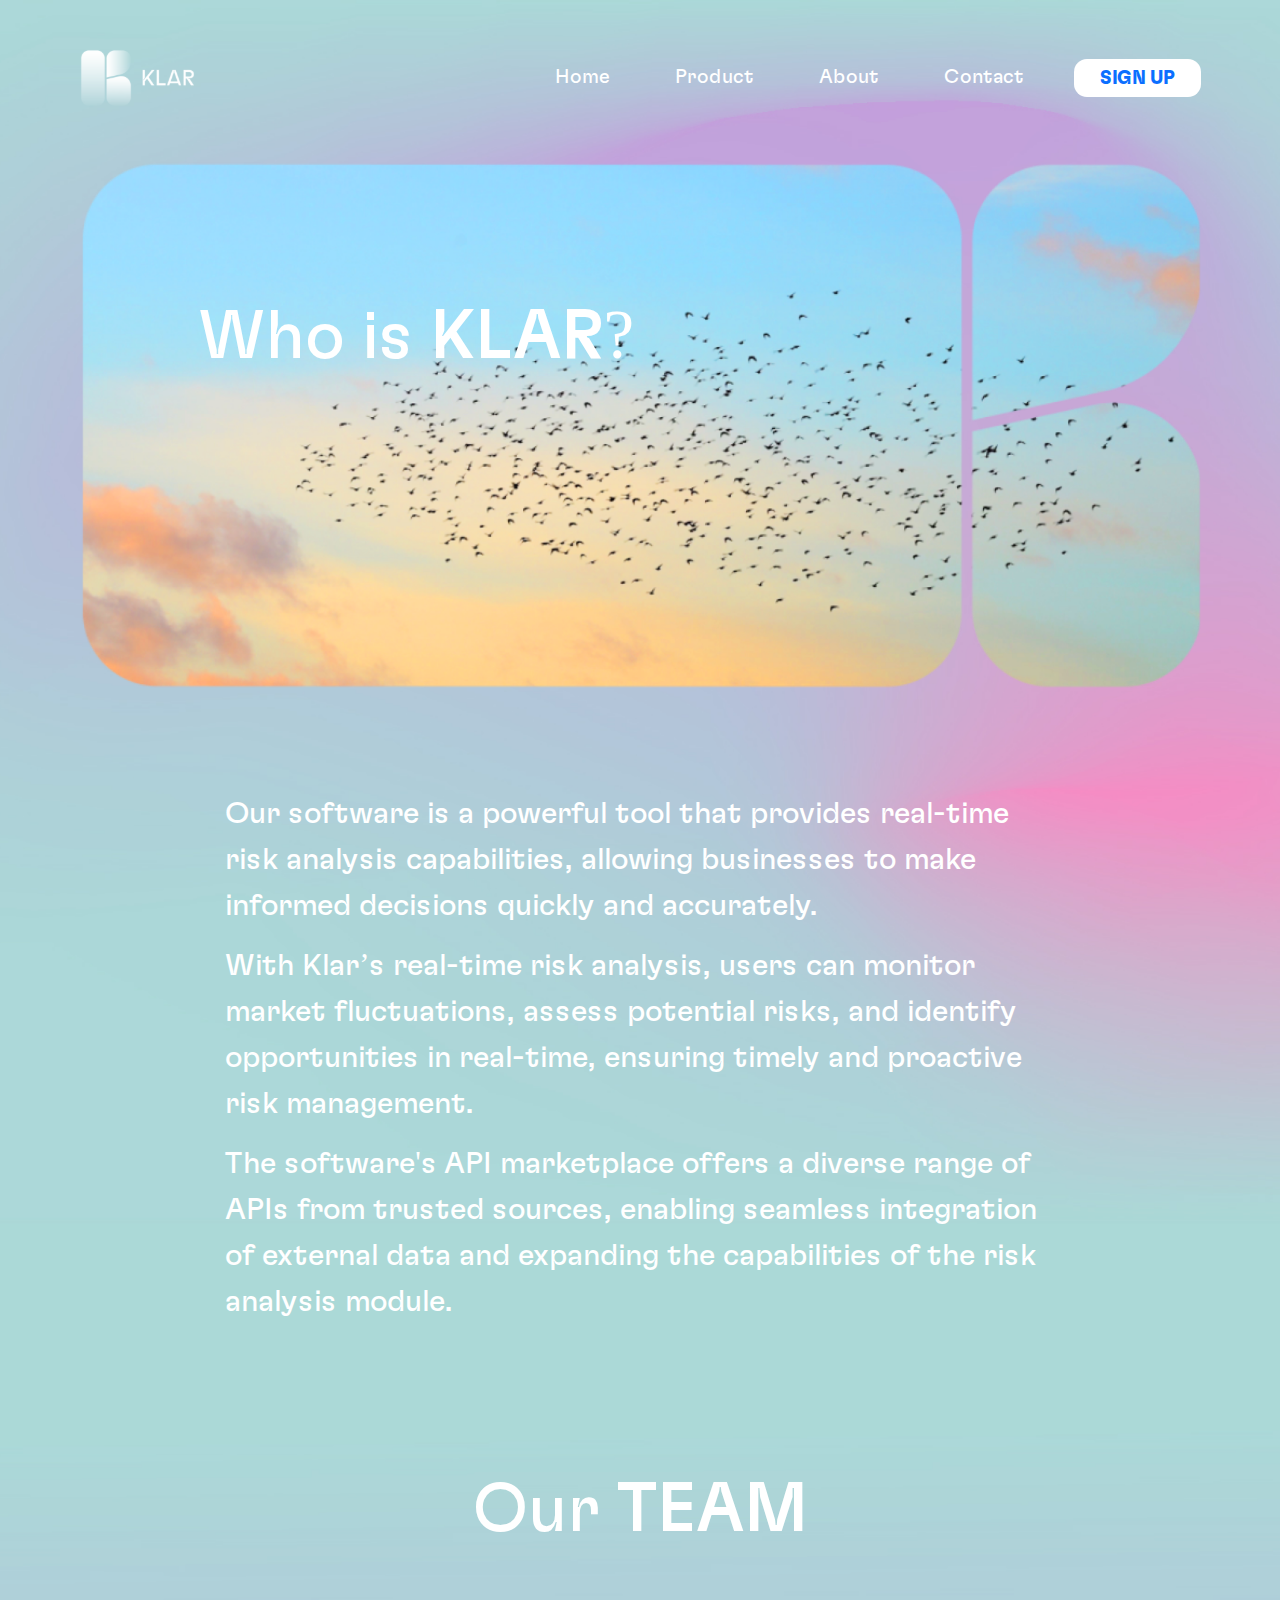
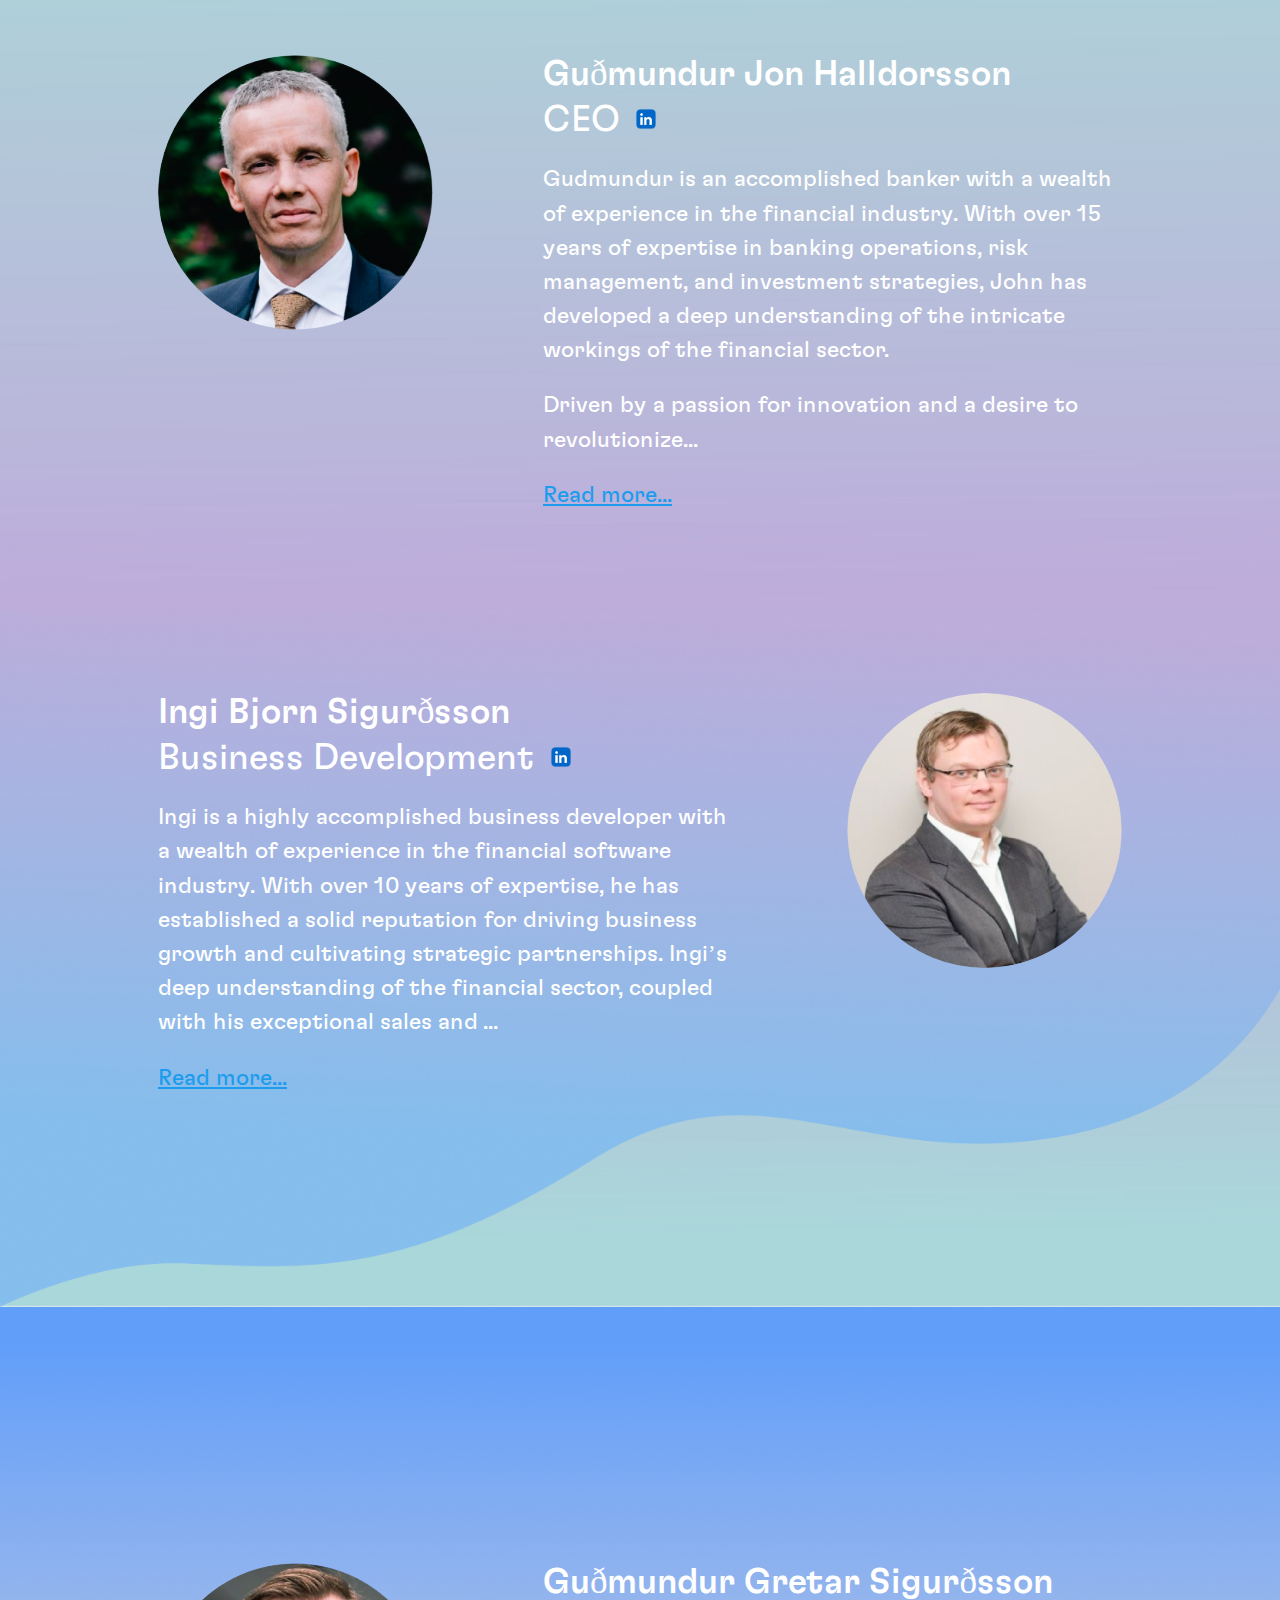
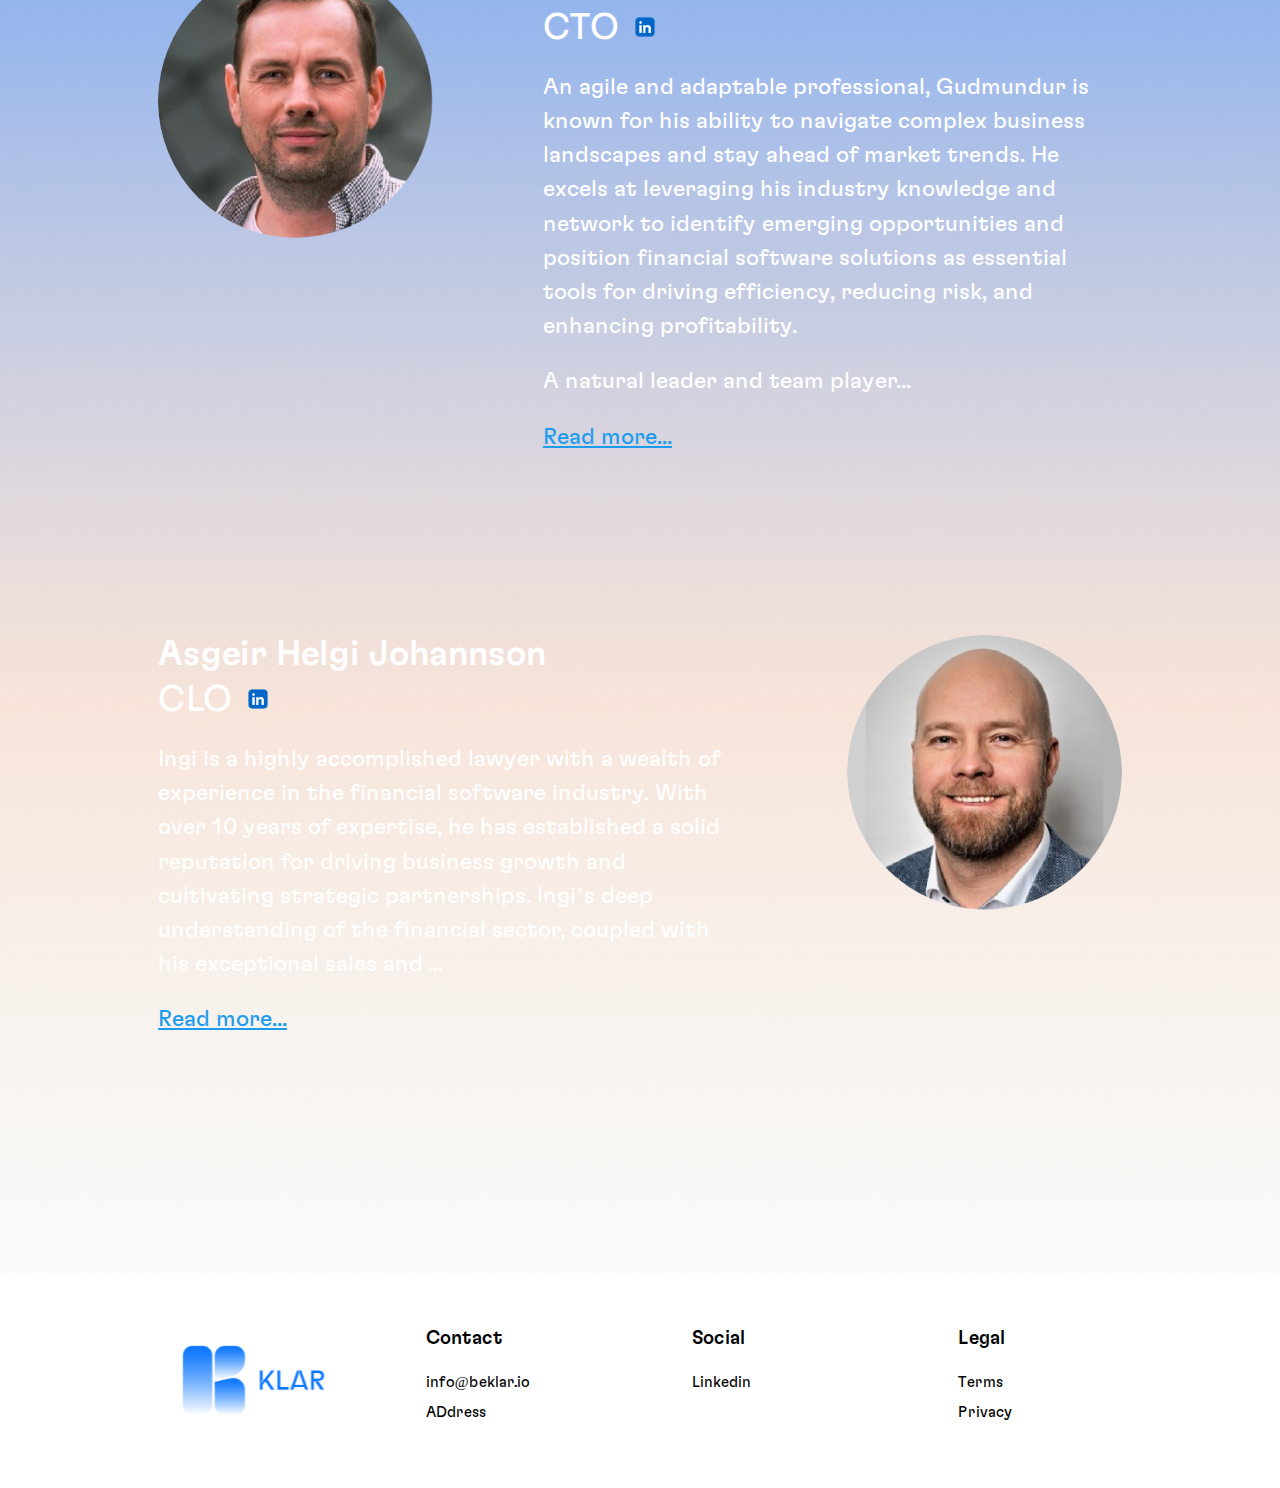
==== about.html @ 9e665df8 "f" ====
<!DOCTYPE html>
<html lang="en">
  <head>
    <meta charset="utf-8" />
    <title>Be Klar</title>
    <meta
      name="viewport"
      content="width=device-width, initial-scale=1, shrink-to-fit=no"
    />
    <meta name="description" content="Site description will be here" />
    <link rel="stylesheet" type="text/css" href="css/bootstrap.min.css" />
    <link rel="stylesheet" type="text/css" href="css/owl.carousel.min.css" />
    <link
      href="https://kit-pro.fontawesome.com/releases/v5.15.2/css/pro.min.css"
      rel="stylesheet"
    />
    <link rel="stylesheet" href="css/default-edit.css" />
    <link rel="stylesheet" type="text/css" href="style.css" />
    <link rel="stylesheet" type="text/css" href="css/responsive.css" />
    <!--End ALL STYLESHEET -->
  </head>

  <body>
    <!-- preloader -->
    <div id="preloader"></div>
    <!-- preloader-end -->
    <!-- main-wrap -->
    <div class="main-wrap">
      <!-- offcanvas-start -->
      <div class="offcanvas-menu">
        <div class="offmenu" id="menuParent">
          <div class="offcanvas-title">
            <a href="index.html" class="off-logo">
              <img src="images/logo-solid.svg" alt="" />
            </a>
            <a href="#" class="offcanvas-close">
              <i class="fal fa-times"></i>
            </a>
          </div>

          <ul class="mobile-menu">
            <li><a href="index.html">Home</a></li>
            <li><a href="product.html">Products</a></li>
            <li><a href="about.html">About</a></li>
            <li><a href="contact.html">Contact</a></li>
            <a href="#" class="off-sign-up">SIGN UP</a>
          </ul>

          <div class="offmenu-bottom"></div>
        </div>
      </div>
      <div class="offcanvas-overlay"></div>
      <!-- offcanvas-start-end -->

      <!-- header-section -->
      <header class="header-section">
        <div class="header-in">
          <div class="container">
            <div class="header-section__inner">
              <a href="index.html" class="header-logo">
                <img src="images/logo.svg" alt="" />
              </a>
              <div class="header-right d-lg-flex d-none">
                <div class="main-menu">
                  <ul>
                    <li><a href="index.html">Home</a></li>
                    <li><a href="product.html">Product</a></li>
                    <li><a href="about.html">About</a></li>
                    <li><a href="contact.html">Contact</a></li>
                  </ul>
                </div>
                <a href="#" class="default-button sm"> SIGN UP </a>
              </div>
              <a href="#" class="offcanvas-open d-lg-none">
                <i class="far fa-bars"></i>
              </a>
            </div>
          </div>
        </div>
      </header>
      <!--End header-section -->

      <!-- main -->
      <main>
        <!-- background-group-a1 -->
        <div class="background-group-a1">
          <div class="background-group-a1-2"></div>

          <!-- about-hero-section -->
          <section class="about-hero-section">
            <div class="container">
              <div class="about-hero-section__inner">
                <div class="about-hero__image">
                  <h2 class="img-caption fw-400">
                    Who is <span class="fw-500">KLAR?</span>
                  </h2>
                  <img src="images/about-hero-image.png" alt="" class="img" />
                </div>

                <div class="about-hero__content">
                  <p>
                    Our software is a powerful tool that provides real-time risk
                    analysis capabilities, allowing businesses to make informed
                    decisions quickly and accurately.
                  </p>
                  <p>
                    With Klar’s real-time risk analysis, users can monitor
                    market fluctuations, assess potential risks, and identify
                    opportunities in real-time, ensuring timely and proactive
                    risk management.
                  </p>
                  <p>
                    The software's API marketplace offers a diverse range of
                    APIs from trusted sources, enabling seamless integration of
                    external data and expanding the capabilities of the risk
                    analysis module.
                  </p>
                </div>
              </div>
            </div>
          </section>
          <!-- about-hero-section-end -->

          <!-- team-section -->
          <section class="team-section">
            <div class="container">
              <div class="team-section__inner">
                <div class="team-section__title">
                  <h2 class="h2">
                    <span class="fw-400">Our</span>
                    <span class="fw-500">TEAM</span>
                  </h2>
                </div>

                <div class="team-member-row">
                  <div class="col-md-12">
                    <div class="team-member">
                      <div class="team-member__image">
                        <img src="images/member-1.png" alt="" />
                      </div>
                      <div class="team-member__content">
                        <div class="team-member__mt">
                          <h4>Guðmundur Jón Halldórsson</h4>
                          <h3>
                            <span class="txt">CEO</span>
                            <img
                              src="images/linked-in.png"
                              alt=""
                              class="linkedin"
                            />
                          </h3>
                        </div>
                        <div class="team-member__bd">
                          <p>
                            Gudmundur is an accomplished banker with a wealth of
                            experience in the financial industry. With over 15
                            years of expertise in banking operations, risk
                            management, and investment strategies, John has
                            developed a deep understanding of the intricate
                            workings of the financial sector.
                          </p>
                          <p>
                            Driven by a passion for innovation and a desire to
                            revolutionize...
                          </p>
                          <a href="#" class="bottom-tx-button">Read more...</a>
                        </div>
                      </div>
                    </div>
                  </div>

                  <div class="col-md-12">
                    <div class="team-member mb-0">
                      <div class="team-member__content">
                        <div class="team-member__mt">
                          <h4>Ingi Björn Sigurðsson</h4>
                          <h3>
                            <span class="txt">Business Development</span>
                            <img
                              src="images/linked-in.png"
                              alt=""
                              class="linkedin"
                            />
                          </h3>
                        </div>
                        <div class="team-member__bd">
                          <p>
                            Ingi is a highly accomplished business developer
                            with a wealth of experience in the financial
                            software industry. With over 10 years of expertise,
                            he has established a solid reputation for driving
                            business growth and cultivating strategic
                            partnerships. Ingi’s deep understanding of the
                            financial sector, coupled with his exceptional sales
                            and ...
                          </p>
                          <a href="#" class="bottom-tx-button">Read more...</a>
                        </div>
                      </div>
                      <div class="team-member__image">
                        <img src="images/member-2.png" alt="" />
                      </div>
                    </div>
                  </div>
                </div>
              </div>
            </div>
          </section>
          <!-- team-section-end -->
        </div>
        <!-- background-group-a1-end -->

        <!-- background-group-a2 -->
        <div class="background-group-a2">
          <!-- team-section -->
          <section class="team-section team-section--2">
            <div class="container">
              <div class="team-section__inner">
                <div class="team-member-row">
                  <div class="col-md-12">
                    <div class="team-member">
                      <div class="team-member__image">
                        <img src="images/member-3.png" alt="" />
                      </div>
                      <div class="team-member__content">
                        <div class="team-member__mt">
                          <h4>Guðmundur Grétar Sigurðsson</h4>
                          <h3>
                            <span class="txt">CTO</span>
                            <img
                              src="images/linked-in.png"
                              alt=""
                              class="linkedin"
                            />
                          </h3>
                        </div>
                        <div class="team-member__bd">
                          <p>
                            An agile and adaptable professional, Gudmundur is
                            known for his ability to navigate complex business
                            landscapes and stay ahead of market trends. He
                            excels at leveraging his industry knowledge and
                            network to identify emerging opportunities and
                            position financial software solutions as essential
                            tools for driving efficiency, reducing risk, and
                            enhancing profitability.
                          </p>
                          <p>A natural leader and team player...</p>
                          <a href="#" class="bottom-tx-button">Read more...</a>
                        </div>
                      </div>
                    </div>
                  </div>

                  <div class="col-md-12">
                    <div class="team-member">
                      <div class="team-member__content">
                        <div class="team-member__mt">
                          <h4>Ásgeir Helgi Jóhannson</h4>
                          <h3>
                            <span class="txt">CLO</span>
                            <img
                              src="images/linked-in.png"
                              alt=""
                              class="linkedin"
                            />
                          </h3>
                        </div>
                        <div class="team-member__bd">
                          <p>
                            Ingi is a highly accomplished lawyer with a wealth
                            of experience in the financial software industry.
                            With over 10 years of expertise, he has established
                            a solid reputation for driving business growth and
                            cultivating strategic partnerships. Ingi’s deep
                            understanding of the financial sector, coupled with
                            his exceptional sales and ...
                          </p>
                          <a href="#" class="bottom-tx-button">Read more...</a>
                        </div>
                      </div>
                      <div class="team-member__image">
                        <img src="images/member-4.png" alt="" />
                      </div>
                    </div>
                  </div>
                </div>
              </div>
            </div>
          </section>
          <!-- team-section-end -->
        </div>
        <!-- background-group-a2 -->

        <!-- background-group-a3 -->
        <div class="background-group-a3"></div>
        <!-- background-group-a3-end -->

        <!-- footer-section -->
        <footer class="footer-section footer-section--white">
          <div class="container">
            <div class="footer-section__inner">
              <div class="footer-row row gy-5">
                <div class="col-lg-3 col-6">
                  <img
                    src="images/footer-logo-colored.svg"
                    alt=""
                    class="footer-logo d-md-block d-none"
                  />
                  <img
                    src="images/logo-color.svg"
                    alt=""
                    class="footer-logo d-md-none"
                  />
                </div>
                <div class="col-lg-3 col-6">
                  <div class="footer-menu">
                    <h4>Contact</h4>
                    <ul>
                      <li><a href="#">info@beklar.io</a></li>
                      <li><a href="#">ADdress</a></li>
                    </ul>
                  </div>
                </div>
                <div class="col-lg-3 col-6 order-lg-0 order-last">
                  <div class="footer-menu">
                    <h4>Social</h4>
                    <ul>
                      <li><a href="#">Linkedin</a></li>
                    </ul>
                  </div>
                </div>
                <div class="col-lg-3 col-6">
                  <div class="footer-menu">
                    <h4>Legal</h4>
                    <ul>
                      <li><a href="#">Terms</a></li>
                      <li><a href="#">Privacy</a></li>
                    </ul>
                  </div>
                </div>
              </div>
            </div>
          </div>
        </footer>
        <!--End footer-section -->
      </main>
      <!-- main end -->
    </div>
    <!-- main-wrap -->

    <!-- js -->
    <script src="js/jquery-3.6.0.min.js"></script>
    <script src="js/bootstrap.bundle.min.js"></script>
    <script src="js/owl.carousel.min.js"></script>
    <script src="js/main.js"></script>
    <!-- End All Js -->
  </body>
</html>
---- css/default-edit.css ----
/* ---buttons--- */
.default-button {
    padding: 6px 20px 3px;
    font-size: 19px;
    min-height: 58px;
    min-width: 270px;
    border-radius: 18px;
    display: inline-flex;
    align-items: center;
    justify-content: center;
    text-align: center;
    background: #fff;
    color: var(--theme__color1);
    font-weight: 700;
    transition: 0.3s;
}
.default-button:hover {
    background: var(--theme__color1);
    color: #fff;
}

.default-button.sm {
    border-radius: 13px;
    min-height: 38px;
    min-width: 127px;
}

.default-button.md {
    border-radius: 13px;
    font-size: 16px;
    min-height: 45px;
    min-width: 207px;
}
.default-button.lg {
	padding: 14px 30px 8px;
	font-size: 31.8px;
	min-height: 70px;
	min-width: 317px;
}
/* ---buttons---end */

/* small-tools */
.underline {
    text-decoration: underline !important;
}
.h-initial {
    height: initial !important;
}
.space-nowrap {
    white-space: nowrap;
}
.hidden-scroll {
    overflow-y: auto !important;
    -ms-overflow-style: none !important;  /* IE and Edge */
    scrollbar-width: none !important;  /* Firefox */
}
.hidden-scroll::-webkit-scrollbar {
    display: none !important;
}
.pseudo-before-none::before {
    display: none !important;
}
.pseudo-after-none::after {
    display: none !important;
}
.pseudo-none::before,
.pseudo-none::after {
    display: none !important;
}



.flip {
    transform: rotateY(180deg);
}
.flip-x {
    transform: rotateX(180deg);
}
.rotate1_8 {
    transform: rotate(45deg) !important;
}
.rotate2_8 {
    transform: rotate(90deg) !important;
}
.rotate3_8 {
    transform: rotate(135deg) !important;
}
.rotate4_8 {
    transform: rotate(180deg) !important;
}
.rotate5_8 {
    transform: rotate(225deg) !important;
}
.rotate6_8 {
    transform: rotate(270deg) !important;
}
.rotate7_8 {
    transform: rotate(315deg) !important;
}
.rotate8_8 {
    transform: rotate(360deg) !important;
}


/* bg */
.bg-theme1 {
    background: var(--theme__color1) !important;
}
.bg-theme2 {
    background: var(--theme__color2) !important;
}
.bg-theme3 {
    background: var(--theme__color3) !important;
}
.bg-theme4 {
    background: var(--theme__color4) !important;
}

/* hover--bg */
.hover-bg-theme1:hover {
    background: var(--theme__color1) !important;
}
.hover-bg-theme2:hover {
    background: var(--theme__color2) !important;
}
.hover-bg-theme3:hover {
    background: var(--theme__color3) !important;
}
.hover-bg-theme4:hover {
    background: var(--theme__color4) !important;
}


/* fonts */
.font1 {
    font-family: var(--font1);
}
.font2 {
    font-family: var(--font2);
}
.font3 {
    font-family: var(--font3);
}
.font4 {
    font-family: var(--font4);
}


/* text-color */
.color-white {
    color: #fff !important;
}
.color-text {
    color: var(--text__color1) !important;
}
.color-theme1 {
    color: var(--theme__color1) !important;
}
.color-theme2 {
    color: var(--theme__color2) !important;
}
.color-theme3 {
    color: var(--theme__color3) !important;
}
.color-theme4 {
    color: var(--theme__color4) !important;
}


/* text-align */
.text-left {
    text-align: left !important;
}
.text-right {
    text-align: right !important;
}
.text-center {
    text-align: center !important;
}
.text-justified {
    text-align: justify !important;
}


/* font-weights */
.fw-300 {
    font-weight: 300 !important;
}
.fw-400 {
    font-weight: 400 !important;
}
.fw-500 {
    font-weight: 500 !important;
}
.fw-600{
    font-weight: 600!important;
}
.fw-700 {
    font-weight: 700 !important;
}
.fw-800{
    font-weight: 800!important;
}



/* nice-select-edit */
.nice-select {
    height: initial;
    min-height: initial;
    line-height: 1;
    padding: 0 20px 0 0;
    float: none;
    display: inline-block;
    border: none;
}
.nice-select:after {
    margin-top: -2px;
}
.nice-select .list .option,
.nice-select.open .list .option {
    font-size: 16px;
    line-height: initial;
    min-height: initial;
    padding: 13px 15px;
    min-width: 50px;
}
.nice-select .option.selected {
    font-weight: inherit;
}
.nice-select .list {
    border-radius: 2px;
    min-width: 100%;
}

@media (max-width: 767px) {
    .nice-select .list .option,
    .nice-select.open .list .option {
        font-size: 16px;
        line-height: initial;
        min-height: initial;
        padding: 8px 12px;
        min-width: 50px;
    } 
}





/* important */
#scrollUp {
    background-image: url("../images/base/top.png");
    bottom: 20px;
    right: 20px;
    width: 38px;    /* Width of image */
    height: 38px;   /* Height of image */
    color: transparent;
}
---- style.css ----
/*-----------------------------------=========Main-Style-Sheet=========----------------------------------------*/

@font-face {
  font-family: 'GT Flexa Trial';
  src: url('webfonts/GTFlexaTrial-Bl.woff') format('woff'),
      url('webfonts/GTFlexaTrial-Bl.ttf') format('truetype');
  font-weight: 800;
  font-style: normal;
  font-display: swap;
}

@font-face {
  font-family: 'GT Flexa Trial';
  src: url('webfonts/GTFlexaTrial-Bd.woff') format('woff'),
      url('webfonts/GTFlexaTrial-Bd.ttf') format('truetype');
  font-weight: bold;
  font-style: normal;
  font-display: swap;
}

@font-face {
  font-family: 'GT Flexa Trial';
  src: url('webfonts/GTFlexaTrial-Lt.woff') format('woff'),
      url('webfonts/GTFlexaTrial-Lt.ttf') format('truetype');
  font-weight: 300;
  font-style: normal;
  font-display: swap;
}

@font-face {
  font-family: 'GT Flexa Trial';
  src: url('webfonts/GTFlexaTrial-Md.woff') format('woff'),
      url('webfonts/GTFlexaTrial-Md.ttf') format('truetype');
  font-weight: 500;
  font-style: normal;
  font-display: swap;
}

@font-face {
  font-family: 'GT Flexa Trial';
  src: url('webfonts/GTFlexaTrial-Rg.woff') format('woff'),
      url('webfonts/GTFlexaTrial-Rg.ttf') format('truetype');
  font-weight: normal;
  font-style: normal;
  font-display: swap;
}
:root {
  --theme__color1: #0B6FFF;
  --gt-flexa: 'GT Flexa Trial';
}
*,::before,::after {
  box-sizing: border-box;
}
body {
  font-size: 16px;
  line-height: 1.5;
  background-color: #fff;
  color: #fff;
  overflow-x: hidden;
  word-wrap: break-word;
  word-break: normal;
  font-weight: 400;
  -webkit-font-smoothing: antialiased;
  font-family: var(--gt-flexa);
}
a, a:active, a:focus, a:active, a:hover {
  text-decoration:none !important;
  color: inherit;
}
input{
  -ms-box-sizing: border-box;
  box-sizing: border-box;
}
a:hover,
a:focus,
input:focus,
input:hover,
select:focus,
select:hover,
select:active,
textarea:focus,
textarea:hover,
button:focus {
  outline: none;
}
::placeholder {
  opacity: 1;
}
:focus::placeholder {
  opacity: 0;
}
table {
  border-collapse: separate;
  border-spacing: 0;
  table-layout: fixed; /* Prevents HTML tables from becoming too wide */
  width: 100%;
}
img {
  -ms-interpolation-mode: bicubic;
  border: 0;
  height: auto;
  max-width: 100%;
  vertical-align: middle;
}
iframe {
  width: 100%;
}
h1, h2, h3, h4, h5, h6,
.h1, .h2, .h3, .h4, .h5, .h6{
  font-weight: 700;
}
ul{
    margin: 0;
    padding: 0;
    list-style: none;
}
p{
  margin-bottom: 15px;
}
p:last-child{
  margin: 0;
}
.main-wrap {
  width: 100%;
  overflow: hidden;
}
@media (min-width: 1200px) {
  .container {
    max-width: 1145px;
  }
}


/* header */
.header-section {
  position: absolute;
  top: 0;
  left: 0;
  width: 100%;
  z-index: 100;
}
.header-in {
  padding: 36px 0;
}
.header-section__inner {
  display: flex;
  justify-content: space-between;
  align-items: center;
}
.header-logo {
	width: 144px;
	margin-left: -17px;
	display: block;
}
.header-logo img {

}
.header-right {
  display: flex;
  gap: 50px;
  align-items: center;
}
.main-menu {

}
.main-menu ul {
  gap: 65px;
  display: flex;
}
.main-menu ul li {

}
.main-menu ul li a {
  font-size: 20px;
  transition: 0.3s;
}
.main-menu ul li a:hover {
  color: var(--theme__color1);
}
.header-right .default-button {

}

/* header-end */




/* ---offcanvas-css--- */
.offcanvas-open {
  font-size: 24px;
  transition: 0.3s;
  margin-right: 5px;
}
.offcanvas-open:hover {
  color: #97A3AE;
}
.offcanvas-close {
  font-size: 35px;
  color: var(--theme__color1);
}
.offcanvas-close:hover {
  color: #97A3AE;
}

.offcanvas-title {
  display: flex;
  align-items: center;
  justify-content: space-between;
}

.offcanvas-menu {
  position: fixed;
  height: 100%;
  width: 100%;
  top: 0;
  left: 0;
  z-index: 1000;
  transform: translateX(-105%);
  transition: 0.3s;
}
.offcanvas-menu.active {
  transform: translate(0);
}
.offcanvas-menu .offmenu {
	width: 100%;
	z-index: 5;
	position: relative;
	background: #fff;
	height: 100%;
	padding: 22px 22px 22px;
	overflow: auto;
	-ms-overflow-style: none;
	scrollbar-width: none;
  display: flex;
  flex-direction: column;
}
.offcanvas-menu .offmenu :-webkit-scrollbar {
  display: none;
}
.mobile-menu {
  width: 180px;
  margin: auto;
}
.mobile-menu li a {
  font-size: 35px;
  font-weight: 700;
  color: var(--theme__color1);
  padding: 10px 0;
}
.off-sign-up {
  margin-top: 25px;
  font-size: 15px;
  font-weight: 700;
  padding: 3px 5px 1px;
  width: 123px;
  height: 26.973px;
  display: flex;
  align-items: center;
  justify-content: center;
  text-align: center;
  border-radius: 40px;
  background: linear-gradient(#B9D5FD,#0B6FFF);
}
.offcanvas-overlay {
  position: fixed;
  top: 0;
  left: 0;
  height: 100%;
  width: 100%;
  background: rgba(0, 0, 0, 0.178);
  z-index: 2;
  transform: 0;
  z-index: 900;
  opacity: 0;
  visibility: hidden;
  transition: 0.3s;
}
.offcanvas-overlay.active {
  opacity: 1;
  visibility: visible;
}

.offmenu-bottom {
  height: 153px;
  width: calc(100% + 44px);
  margin: 0 -22px -22px;
  background: url('images/offcanvas-bottom.png') no-repeat center center/100% 100%;
}
/* ---offcanvas-css-end---*/

/* --preloader-- */
#preloader {
  position: fixed;
  top: 0;
  left: 0;
  right: 0;
  bottom: 0;
  z-index: 9999;
  overflow: hidden;
  background: #fff;
}
#preloader:before {
  content: "";
  position: fixed;
  top: calc(50% - 30px);
  left: calc(50% - 30px);
  border: 6px solid var(--theme__color1);
  border-top-color: #e2eefd;
  border-radius: 50%;
  width: 60px;
  height: 60px;
  -webkit-animation: animate-preloader 1s linear infinite;
  animation: animate-preloader 1s linear infinite;
}
@-webkit-keyframes animate-preloader {
  0% {
      transform: rotate(0deg);
  }
  100% {
      transform: rotate(360deg);
  }
}
@keyframes animate-preloader {
  0% {
      transform: rotate(0deg);
  }
  100% {
      transform: rotate(360deg);
  }
}
/* --preloader-end-- */



/* background-group-1 */
.background-group-1 {
  background: url('images/background-h1.png') no-repeat center center/100% 100%;
}
/* background-group-1-end */


/* ---background-group-2--- */
.background-group-2 {
  background: url('images/background-h2.png') no-repeat center center/100% 100%;
  position: relative;
  z-index: 10;
}
/* ---background-group-2---end */


/* ---background-group-3--- */
.background-group-3 {
  background: url('images/background-h3.png') no-repeat center center/100% 100%;
}
/* ---background-group-3---end */



/* ---hero-section--- */
.hero-section {
  padding: 206px 0 80px;
  position: relative;
  z-index: 10;
}
.hero-section__inner {

}

.hero__row {
  display: flex;
}
.hero__content {
  width: 360px;
  margin-left: 30px;
  margin-right: 85px;
  flex-shrink: 0;
}
.hero__content .h1 {
  font-size: 58px;
  margin-bottom: 23px;
  line-height: 1;
}
.hero__content p {
  font-size: 23.7px;
  margin-bottom: 25px;
}
.hero__content .line {
  width: 210px;
  margin-bottom: 24px;
  display: block;
  height: 2px;
  background: #fff;
}
.hero__content .default-button {

}
.hero__image {

}
.hero__image__inner {
  width: 100%;
}
.hero__image .img-main {
  width: 100%;
  filter: drop-shadow(0px 4px 120px rgba(11, 111, 255, 0.10));
}
.hero__image .img-thumb-1 {
  margin-left: -0.5%;
  margin-top: -26%;
  width: 29.2%;
  box-shadow: 4px 4px 73px 0px rgba(0, 0, 0, 0.15);
  position: relative;
  z-index: 9;
}
.hero__image .img-thumb-2 {
  margin-left: 3%;
  margin-top: -11.5%;
  width: 29.2%;
  box-shadow: 4px 4px 73px 0px rgba(0, 0, 0, 0.15);
  position: relative;
  z-index: 10;
}

.hero-bottom {
  padding-top: 70px;
  display: flex;
  justify-content: center;
}
.bt-btn {
  display: block;
  width: 48px;
}
/* ---hero-section---end */


/* ---common--- */
.h2 {
  font-size: 51.5px;
}
.cont-blk {
  display: flex;
  flex-direction: column;
  align-items: flex-start;
}
.cont-blk--center {
  align-items: center;
  text-align: center;
}
/* ---common---end */



/* ---products-section--- */
.products-section {
  padding: 80px 0;
}
.products-section__inner {

}

.products-row {

}
.products__screen {

}
.products__screen .img {

}
.products__content {
  padding-left: 110px;
}
.products__content .h2 {
  margin-bottom: 42px;
}
.d-ul {
  padding-left: 27px;
}
.d-ul li {
  font-size: 26.2px;
  padding-left: 29px;
  padding-top: 10px;
  position: relative;
}
.d-ul li::before {
  content: '';
  background: url('images/d-ul.png') no-repeat center center/contain;
  position: absolute;
  top: 0;
  left: 0;
  height: 23px;
  width: 23px;
}

.products-section__bottom {
  margin-top: 45px;
  display: flex;
  justify-content: center;
}
/* ---products-section---end */


/* ---benefit-section--- */
.benefit-section {
  padding: 90px 0;
  position: relative;
}
.benefit-ttl {
  width: 309px;
  position: absolute;
  top: 14px;
  right: -41px;
}
.benefit-m {
  width: 444px;
  position: absolute;
  bottom: 15px;
  left: -140px;
}
.benefit-section__inner {

}

.benefit-section__title {
  margin-bottom: 100px;
}

.benefit-options {
  gap: 21px;
  padding-left: 265px;
  display: flex;
  flex-direction: column;
}
.benefit-option {
  display: flex;
  align-items: center;
}
.benefit-option .spacer {
  width: 52px;
}
.benefit-option .mk {
  height: 18px !important;
  width: 185px !important;
  background: linear-gradient(to right, transparent, #fff);
  border-radius: 50px;
  display: block;
}
.benefit-option .txt {
  margin-left: 45px;
  font-size: 30.5px;
}
/* ---benefit-section---end */


/* ---trust-section--- */
.trust-section {
  padding: 130px 0 550px;
  position: relative;
}
.trust-section-bt-shape {
  width: 285px;
  position: absolute;
  bottom: 60px;
  left: 100px;
}
.trust-section__inner {

}
.trust-section__title {

}

.trust-options {
  display: flex;
  align-items: center;
  justify-content: space-between;
}
.trust-option {

}
.trust-option img {
  width: calc(var(--wd) * 0.8);
}
/* ---trust-section---end */





/* ---hear-section--- */
.hear-section {
  padding: 410px 0 100px;
  margin-top: -500px;
}
.hear-section__inner {

}

.hear-section__row {
  display: flex;
  align-items: center;
}

.hear-section__title {
  text-align: right;
  width: 268px;
  margin-right: 120px;
}
.hear-section__title .h2 {
  color: var(--theme__color1);
}

.hear-slider__outer {
  width: 0;
  flex-grow: 1;
}
.hear-slider {

}
.hear-slide {
  display: flex;
  align-items: center;
}
.hear-slide__content {
  text-align: right;
}
.hear-slide__title {
  margin-bottom: 16px;
  display: flex;
  flex-direction: column;
  align-items: flex-end;
}
.hear-slide__title h3 {
  font-size: 30.5px;
  margin-bottom: 6px;
  color: #000;
  font-weight: 500;
}
.hear-slide__title h4 {
  font-size: 23px;
  margin-bottom: 15px;
  color: #000;
  font-weight: 500;
}
.hear-slide__title .line {
  height: 1px;
  width: 132px;
  background: var(--theme__color1);
  display: block;
}
.hear-slide__b {

}
.hear-slide__b p {
  margin-bottom: 30px;
  font-size: 23.2px;
  line-height: 1.2;
  color: var(--theme__color1);
}
.hear-slide__b .bottom-button {

}
.hear-slide__img-p {
  width: 315px;
  height: 410px;
  flex-shrink: 0;
  border-radius: 300px;
  margin-left: 70px;
}
.hear-slide__img-p img {
  height: 100%;
  width: 100%;
  object-fit: cover;
  object-position: center;
}


.slider-dots-1 .owl-dots {
  gap: 24px;
  margin-top: 55px;
  display: flex;
  align-items: center;
  justify-content: center;
}
.slider-dots-1 .owl-dot {
  height: 20px;
  width: 20px;
  border: 1px solid var(--theme__color1) !important;
  border-radius: 50%;
  position: relative;
}
.slider-dots-1 .owl-dot.active {

}
.slider-dots-1 .owl-dot::after {
  content: '';
  height: 70%;
  width: 70%;
  position: absolute;
  top: 50%;
  left: 50%;
  transform: translate(-50%,-50%);
  background: #4CF9AC;
  border-radius: 50%;
  opacity: 0;
  transform: 0.3s !important;
}
.slider-dots-1 .owl-dot.active::after {
  opacity: 1;
}
/* ---hear-section---end */


/* ---book-section--- */
.book-section {
  padding: 50px 0 60px;
}
.book-section__inner {

}
.book-section__title {
  margin-bottom: 74px;
}
.book-section__title  .h2 {
  line-height: 1.1;
}

.book__main {
  gap: 64px;
  display: flex;
  justify-content: center;
  align-items: center;
}
.book__main__img {

}
.book__main__img .image {
  height: 130px;
  width: 130px;
  border-radius: 50%;
}
.book__main__img .image .img {
  height: 100%;
  width: 100%;
  object-fit: cover;
  object-position: center;
  border-radius: inherit;
}
.book__main__img .image-1 {
  margin-left: 60px;
  margin-bottom: -55px;
  z-index: 10;
  position: relative;
}
.book__main__img .image-2 {

}
.book__main__img .image-2 .img {

}
.book__main .side-button {

}
/* ---book-section---end */


/* ---ft-section--- */
.ft-section {
  padding: 30px 0 30px;
}
.ft-section__inner {

}

.ft__image {
  width: 100%;
}
.ft__image img {
  width: 100%;
}
/* ---ft-section---end */


/* ---footer-section--- */
.footer-section {
  padding: 55px 0;
}
.footer-section__inner {

}

.footer-row {
  padding-left: 80px;
}
.footer-logo {
  width: 180px;
  display: block;
}
.footer-logo img {

}
.footer-menu {

}
.footer-menu h4 {
  font-size: 19px;
  margin-bottom: 20px;
  font-weight: 500;
}
.footer-menu ul {
  gap: 6px;
  display: flex;
  flex-direction: column;
}
.footer-menu ul li {

}
.footer-menu ul li a {
  font-size: 15px;
  transition: 0.3s;
}
.footer-menu ul li a:hover {
  color: var(--theme__color1);
}
/* ---footer-section---end */


/* ---background-group-p1--- */
.background-group-p1 {
  background: url('images/background-p1.png') no-repeat center center/100% 100%;
}
/* ---background-group-p1---end */

/* ---background-group-p2--- */
.background-group-p2 {
  background: url('images/background-p2.png') no-repeat center center/100% 100%;
  position: relative;
  z-index: 10;
}
/* ---background-group-p2---end */

/* ---background-group-p3--- */
.background-group-p3 {
  background: url('images/background-p3.png') no-repeat center center/100% 100%;

  padding-top: 350px;
  margin-top: -300px;
  padding-bottom: 100px;
}
/* ---background-group-p3---end */



/* ---kla-section--- */
.kla-section {
  padding: 320px 0 57px;
  position: relative;
  z-index: 1;
  margin-top: -175px;
}
.kla-bg-shape {
  position: absolute;
  top: 0;
  left: 0;
  height: 100%;
  width: 100%;
  display: block;
  z-index: -1;
}
.kla-section__inner {
  padding: 0 50px;
}

.kla-row {
  gap: 110px;
  display: flex;
  align-items: center;
}
.kla-title {
  flex-shrink: 0;
}
.kla-title h2 {
  font-size: 61px;
}
.kla-content {

}
.kla-content p {
  line-height: 1.2;
  font-size: 24px;
}
/* ---kla-section---end */


/* ---ofr-section--- */
.ofr-section {
	padding: 152px 0 60px;
}
.footer-section--white {
  background: #fff;
  color: #000;
}

.footer-section__inner {

}

.ofr-row {
  display: flex;
}
.ofr-content {

}
.ofr-content .benefit-options {
  padding-left: 0;
  gap: 7px;
}
.ofr-title {
  margin-left: -30px;
  margin-top: -10px;
} 
.ofr-title .h2 {

}

.ofr-sec-bottom {
  margin-top: 84px;
  display: flex;
  justify-content: center;
}
.ofr-sec-bottom .zig-line {
  width: 374px;
}
/* ---ofr-section---end */



/* ---cf-section--- */
.cf-section {
	padding: 0px 0 270px;
}
.cf-section__inner {

}

.d-ul--max {
  display: flex;
  flex-direction: row;
  flex-wrap: wrap;
  justify-content: center;
  gap: 0;
}
.d-ul--max li {
  margin: 0 70px;
	margin-top: 104px;
	position: relative;
}
.d-ul--max li::after {
  content: '';
  height: 56px;
  width: 2px;
  background: #fff;
  display: block;
  position: absolute;
  bottom: calc(100% + 24px);
  left: 50%;
  transform: translate(-50%,0);
}
.d-ul--max li:nth-child(4) {
}
.d-ul--max li:nth-child(5) {
}
/* ---cf-section---end */


/* ---background-group-a1--- */
.background-group-a1 {
  padding-bottom: 155px;
  background: url('images/background-a1.png') no-repeat center center/100% 100%;
  position: relative;
  z-index: 10;
}
.background-group-a1-2 {
	position: absolute;
	bottom: 0;
	left: 0;
	height: 24%;
	width: 100%;
	background: url('images/background-a1-2.png') no-repeat center center/100% 100%;
	z-index: -1;
}
/* ---background-group-a1---end */

/* ---background-group-a2--- */
.background-group-a2 {
  padding-top: 400px;
  margin-top: -200px;
  background: url('images/background-a2.png') no-repeat center center/100% 100%;
}
/* ---background-group-a2---end */


/* ---about-hero-section--- */
.about-hero-section {
  padding: 162px 0 90px;
}
.about-hero-section__inner {

}

.about-hero__image {
  width: 100%;
  position: relative;
}
.about-hero__image .img {
  width: 100%;
}
.about-hero__image .img-caption {
  position: absolute;
  top: 137px;
  left: 118px;
  font-size: 69px;
}

.about-hero__content {
  padding: 0 13%;
  margin-top: 105px;
}
.about-hero__content p {
  font-size: 30.5px;
}
/* ---about-hero-section---end */


/* ---team-section--- */
.team-section {
  padding: 56px 0;
}
.team-section__inner {
  padding: 0 7%;
}
.team-section__title {
  margin-bottom: 100px;
  text-align: center;
}
.team-section__title .h2 {
  font-size: 69px;
}

.team-member-row {

}
.team-member {
  margin-bottom: 180px;
  display: flex;
  gap: 110px;
}
.team-member__image {
  width: 275px;
  height: 275px;
  flex-shrink: 0;
  border-radius: 50%;
}
.team-member__image img {
  height: 100%;
  width: 100%;
  object-fit: cover;
  object-position: center;
  border-radius: inherit;
}
.team-member__content {

}
.team-member__mt {
  margin-bottom: 20px;
}
.team-member__mt h4 {
  font-size: 35px;
  margin-bottom: 3px;
  font-weight: 500;
}
.team-member__mt h3 {
  font-size: 36px;
  margin-bottom: 0;
  gap: 10px;
  font-weight: 400;
  display: flex;
  align-items: center;
}
.team-member__mt h3 .linkedin {
  width: 32px;
  margin-top: -5px;
}
.team-member__bd {

}
.team-member__bd p {
  font-size: 22.8px;
  margin-bottom: 21px;
}
.team-member__bd p:last-child {
  margin-bottom: 0;
}
.team-member__bd .bottom-tx-button {

  font-size: 22.8px;
  color: #1D9CED;
  text-decoration: underline !important;
  transition: 0.3s;
}
.team-member__bd .bottom-tx-button:hover {
  color: var(--theme__color1) !important;
}
/* ---team-section---end */
---- css/responsive.css ----
@media (max-width: 1199px) {
    .header-logo {
        width: 123px;
        margin-left: -14px;
    }
    .main-menu ul li a {
        font-size: 17px;
    }
    .main-menu ul {
        gap: 55px;
    }
    .header-in {
        padding: 20px 0;
    }
    .hero__content .h1 {
        font-size: 45px;
        margin-bottom: 20px;
    }
    .hero__content p {
        font-size: 19px;
        margin-bottom: 20px;
    }
    .default-button {
        padding: 6px 20px 3px;
        font-size: 16px;
        min-height: 49px;
        min-width: 220px;
        border-radius: 15px;
    }
    .hero__content .line {
        width: 160px;
        margin-bottom: 20px;
        height: 1px;
    }

    .hero__content {
        width: 300px;
        margin-left: 0px;
        margin-right: 60px;
    }
    .hero-section {
        padding: 145px 0 40px;
    }
    .bt-btn {
        width: 30px;
    }
    .hero-bottom {
        padding-top: 45px;
    }

    .products__content .h2 {
        margin-bottom: 32px;
    }
    .h2 {
        font-size: 40px;
    }
    .d-ul li {
        font-size: 19px;
        padding-left: 24px;
        padding-top: 6px;
        position: relative;
    }
    .d-ul li::before {
        height: 17px;
        width: 17px;
    }
    .products__content {
        padding-left: 80px;
    }
    .products-section {
        padding: 50px 0;
    }
    .default-button.sm {
        border-radius: 10px;
        min-height: 32px;
        min-width: 120px;
    }
    .products-section__bottom {
        margin-top: 20px;
    }

    .benefit-ttl {
        width: 210px;
        top: 10px;
        right: -25px;
    }
    .benefit-m {
        width: 340px;
        bottom: 11px;
        left: -110px;
    }
    .benefit-option .txt {
        margin-left: 25px;
        font-size: 20px;
    }
    .benefit-option .mk {
        height: 12px !important;
        width: 100px !important;
    }
    .benefit-options {
        gap: 13px;
        padding-left: 200px;
    }
    .benefit-section {
        padding: 60px 0;
    }

    .trust-section-bt-shape {
        width: 165px;
        bottom: 70px;
        left: 50px;
    }
    .trust-option img {
        width: calc(var(--wd) * 0.6);
    }
    .trust-section {
        padding: 80px 0 360px;
        position: relative;
    }

    .hear-section__title {
        width: 178px;
        margin-right: 70px;
    }
    .hear-slide__img-p {
        width: 240px;
        height: 313px;
        border-radius: 300px;
        margin-left: 50px;
    }
    .hear-slide__title h3 {
        font-size: 24px;
        margin-bottom: 4px;
    }
    .hear-slide__title h4 {
        font-size: 18px;
        margin-bottom: 12px;
    }
    .hear-slide__b p {
        margin-bottom: 20px;
        font-size: 19px;
    }
    .hear-section {
        padding: 340px 0 60px;
        margin-top: -400px;
    }
    .default-button.lg {
        padding: 14px 30px 8px;
        font-size: 25px;
        min-height: 70px;
        min-width: 277px;
    }
    .book-section__title {
        margin-bottom: 60px;
    }
    
    .footer-row {
        padding-left: 40px;
    }


    .kla-title h2 {
        font-size: 45px;
    }
    .kla-content p {
        font-size: 19px;
    }
    .kla-section {
        padding: 280px 0 45px;
        margin-top: -133px;
    }
    .ofr-section {
        padding: 90px 0 35px;
    }
    .ofr-sec-bottom .zig-line {
        width: 250px;
    }
    .ofr-sec-bottom {
        margin-top: 45px;
    }
}


@media (max-width: 991px) {
    .products__screen {
        max-width: 400px;
        margin: 0 auto;
    }
    .products__content {
        padding-left: 205px;
    }
    .benefit-m {
        width: 200px;
        bottom: 11px;
        left: -90px;
    }
    .benefit-ttl {
        width: 120px;
        top: 10px;
        right: -20px;
    }
    .benefit-options {
        gap: 13px;
        padding-left: 50px;
    }
    
    .hear-section__row {
        flex-wrap: wrap;
    }
    .hear-section__title {
        width: 100%;
        margin-bottom: 20px;
        text-align: center;
    }


    .kla-row {
        gap: 40px;
    }
    .d-ul--max {
        padding-left: 0;
        gap: 20p0x;
    }
}


@media (max-width: 768px) {
    .hero__content {
        width: 137px;
        margin-left: 20px;
        margin-right: 19px;
        display: flex;
        flex-direction: column;
    }
    .hero__content .h1 {
        font-size: 35px;
        margin-bottom: 12px;
        order: -5;
        font-weight: 500;
    }
    .hero__content .h1 .mbl-dse {
        font-weight: 700;
        text-transform: uppercase;
    }
    .hero__content .line {
        order: -4;
        max-width: 100%;
    }
    .hero__content p {
        font-size: 18px;
        margin-bottom: 19px;
    }
    .hero__image {
        max-width: 230px;
        margin-right: -35px;
        margin-left: auto;
    }
    .hero__image .img-thumb-1 {
        margin-left: 25.2%;
        margin-top: -20%;
        width: 40%;
        border-radius: 10px;
    }
    .hero__image .img-thumb-2 {
        margin-top: -5%;
        margin-left: 21.2%;
        width: 40%;
        border-radius: 13px;
    }
    .hero__row {
        padding-bottom: 50px;
        position: relative;
    }
    .hero__content .bottom-button {
        position: absolute;
        bottom: 0;
        left: 50%;
        transform: translate(-50%,0);
    }
    .hero-bottom {
        display: none;
    }

    .default-button {
        min-height: 38px;
        font-size: 15px;
        min-width: 162px;
        border-radius: 40px;
        background: linear-gradient(transparent,#fff);
    }
    .hero-section {
        padding: 130px 0 30px;
    }


    .h2 {
        font-size: 30px;
    }
    .products-mobile-title {
        text-align: center;
        margin-bottom: 35px;
    }
    .products__screen {
        max-width: 225px;
    }
    .products__content {
        padding-left: 55px;
    }


    .benefit-section__title {
        text-align: left;
        align-items: flex-start;
        padding-left: 50px;
        margin-bottom: 35px;
    }
    .benefit-option .txt {
        margin-left: 13px;
        font-size: 12.5px;
    }
    .benefit-option .mk {
        height: 8px !important;
        width: 75px !important;
    }
    .benefit-option .spacer {
        width: 20px;
    }
    .benefit-options {
        gap: 5px;
        padding-left: 30px;
    }
    .benefit-m {
        width: 160px;
        bottom: 13px;
        left: -80px;
    }

    
    .trust-options {
        flex-wrap: wrap;
        justify-content: center;
        gap: 0px;
    }
    .trust-option {
        margin: 0 5px;
    }
    .trust-option img {
        width: calc(var(--wd) * 0.45);
    }
    .trust-section__title {
        margin-bottom: 15px;
    }
    .trust-section__title .h2 {
        color: var(--theme__color1);
    }
    .trust-section {
        padding: 20px 0 220px;
    }
    .trust-section-bt-shape {
        display: none;
    }
    .hear-slide__img-p {
        width: 150px;
        height: 196px;
        margin-left: 12px;
    }
    .hear-slide__b p {
        margin-bottom: 10px;
        font-size: 13px;
    }
    .hear-slide__title h3 {
        font-size: 15px;
        margin-bottom: 4px;
        color: var(--theme__color1);
    }
    .hear-slide__title h4 {
        font-size: 15px;
        margin-bottom: 4px;
        color: var(--theme__color1);
    }
    .hear-slide__title .line {
        width: 103px;
    }
    .hear-slide__content {
        width: 0;
        flex-grow: 1;
    }
    .hear-slide__b .bottom-button {
        display: none;
    }
    .slider-dots-1 .owl-dot {
        height: 10px;
        width: 10px;
    }
    .slider-dots-1 .owl-dots {
        gap: 12px;
        margin-top: 18px;
    }
    .hear-section__title {
        margin-right: 0;
    }
    .hear-slider__outer {
        width: 100%;
    }
    .hear-section {
	padding: 70px 0 60px;
	margin-top: -100px;
    }
    .book-section__title .h2 {
        text-transform: capitalize;
    }
    .book-section__title .h2 .fw-500 {
        font-weight: 400 !important;
    }
    .book__main {
        flex-direction: column;
        gap: 40px;
    }
    .book-section__title {
        margin-bottom: 20px;
    }
    .default-button.lg {
        padding: 9px 30px 5px;
        font-size: 16px;
        min-height: 44px;
        min-width: 190px;
    }
    .book-section {
        padding: 30px 0 70px;
    }

    

    .footer-section {
        background: #fff;
        color: #000;
    }
    .footer-logo {
        width: 88px;
        margin-left: -19px;
    }


    .product-hero .hero__content {
        width: 168px;
        margin-right: 0;
    }
    .product-hero .hero__content .line {
        width: 73px;
        height: 2px;
    }
    .product-hero .hero__content p {
        line-height: 1.03;
    }
    .product-hero .hero__content .bottom-button {
        left: 20px;
        transform: translate(0);
        background: #fff;
    }
    .product-hero .hero-mobile {
        margin-left: -30px;
        max-width: calc(100% + 50px);
    }
    .product-hero .hero__row {
        padding-bottom: 42px;
    }


    .kla-section {

    }
    .kla-bg-shape {
        display: none;
    }
    .kla-row {
        gap: 20px;
        flex-wrap: wrap;
    }
    .kla-title h2 {
        font-size: 35px;
        line-height: 1.1;
    }
    .kla-section__inner {
        padding: 0 20px;
    }
    .kla-content p {
        font-size: 15px;
    }
    .kla-section {
        padding: 41px 0 30px;
        margin-top: 0;
    }


    .ofr-row {
        padding: 0 20px;
        flex-wrap: wrap;
    }
    .ofr-title {
        margin-left: auto;
        margin-top: 0px;
        order: -1;
        margin-bottom: 10px;
    }
    .ofr-content .benefit-options .benefit-option:nth-child(6) {
        display: none;
    }
    .ofr-content .benefit-options .benefit-option:nth-child(7) {
        display: none;
    }
    .ofr-title .h2 {
        text-align: right;
    }
    .ofr-content {
        display: flex;
        width: 100%;
        align-items: center;
        justify-content: center;
    }
    .ofr-sec-bottom {
        display: none;
    }
    .d-ul--max {
        display: flex;
        justify-content: flex-start;
        flex-direction: row;
    }
    .d-ul--max li {
        width: 100%;
        margin-top: 3px;
    }
    .d-ul--max li::after {
        display: none;
    }
    .cf-section {
        padding: 0px 0 130px;
    }
    .ofr-section {
        padding: 35px 0 35px;
    }
    .background-group-p3 {
        padding-top: 170px;
        margin-top: -170px;
        padding-bottom: 0px;
    }
}


@media (max-width: 575px) {
    
}


@media (max-width: 390px) {
    .products__content {
        padding-left: 25px;
    }
    .benefit-options {
        gap: 5px;
        padding-left: 0px;
        margin-left: -20px;
    }
    .benefit-option .txt {
        font-size: 12px;
    }
    .benefit-ttl {
        width: 100px;
        top: 20px;
        right: -20px;
    }
    .benefit-section__title {
        padding-left: 30px;
    }
    .h2 {
        font-size: 25px;
    }
}
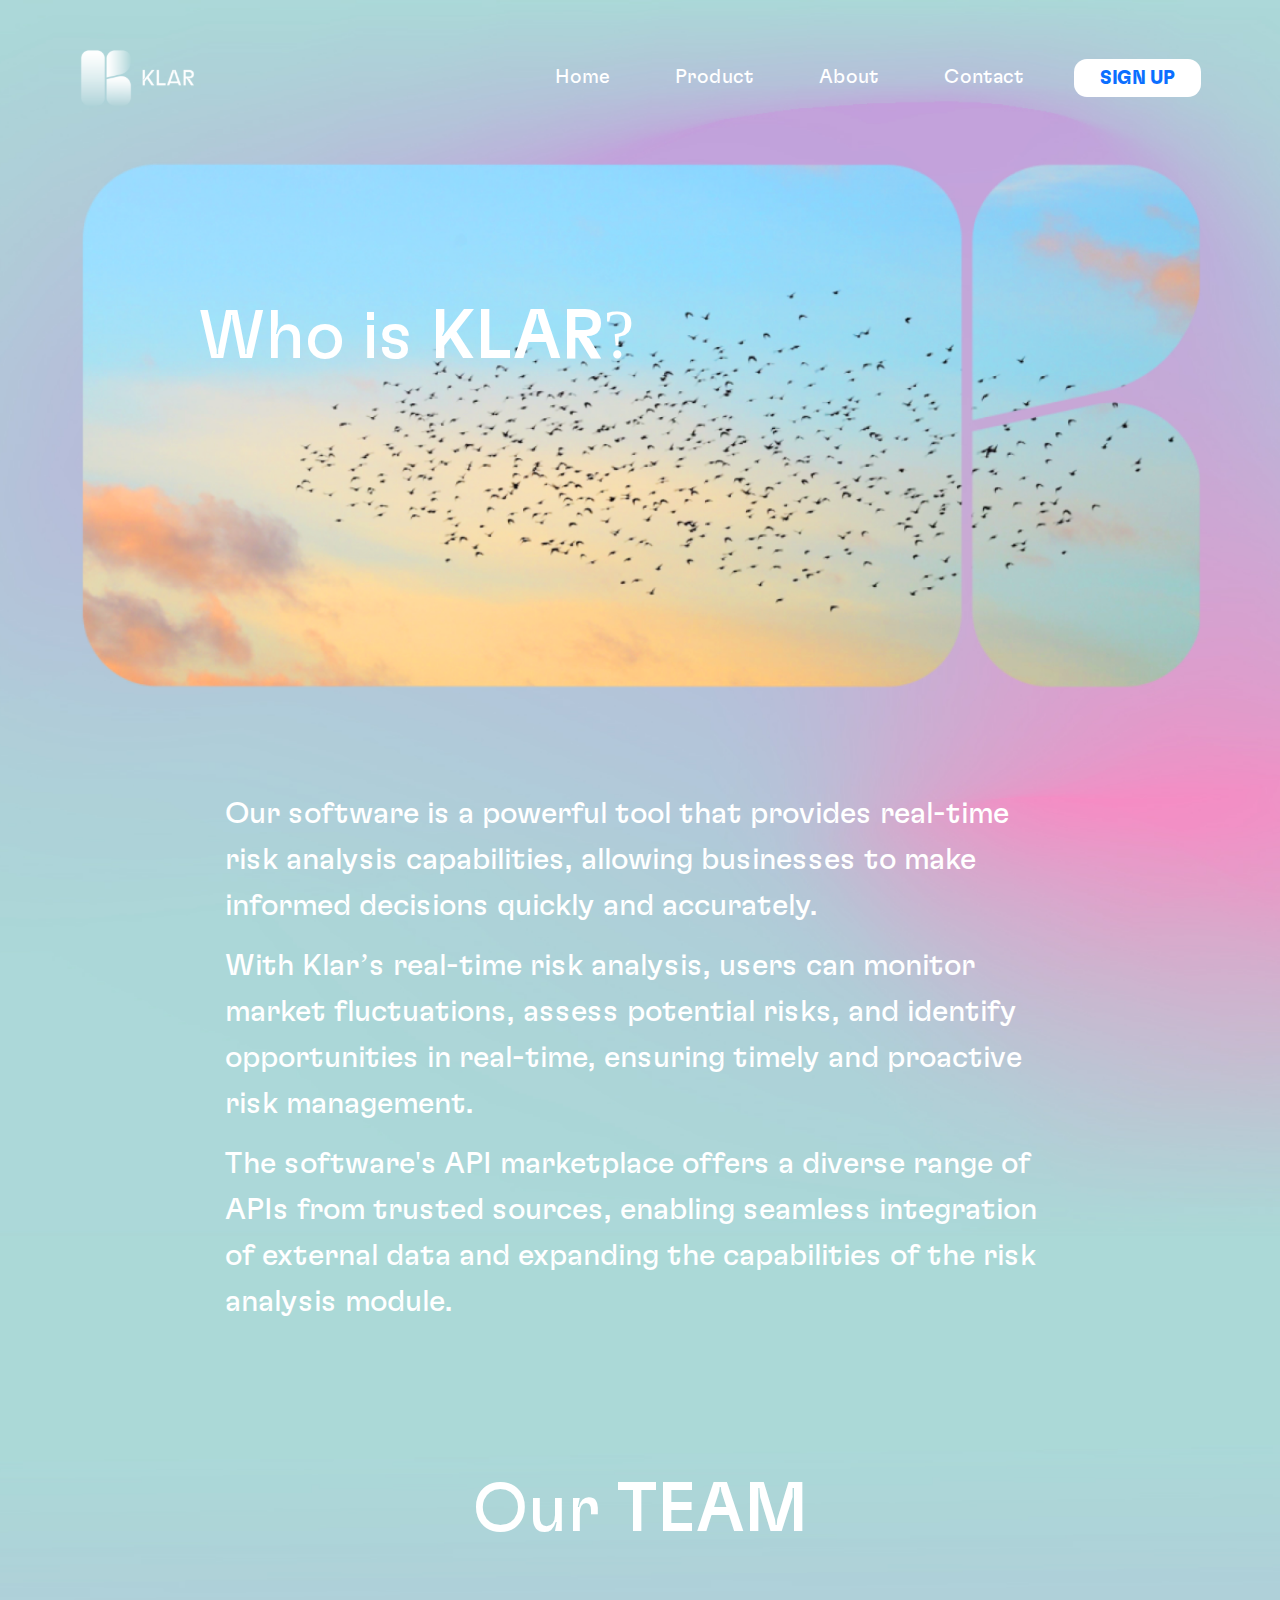
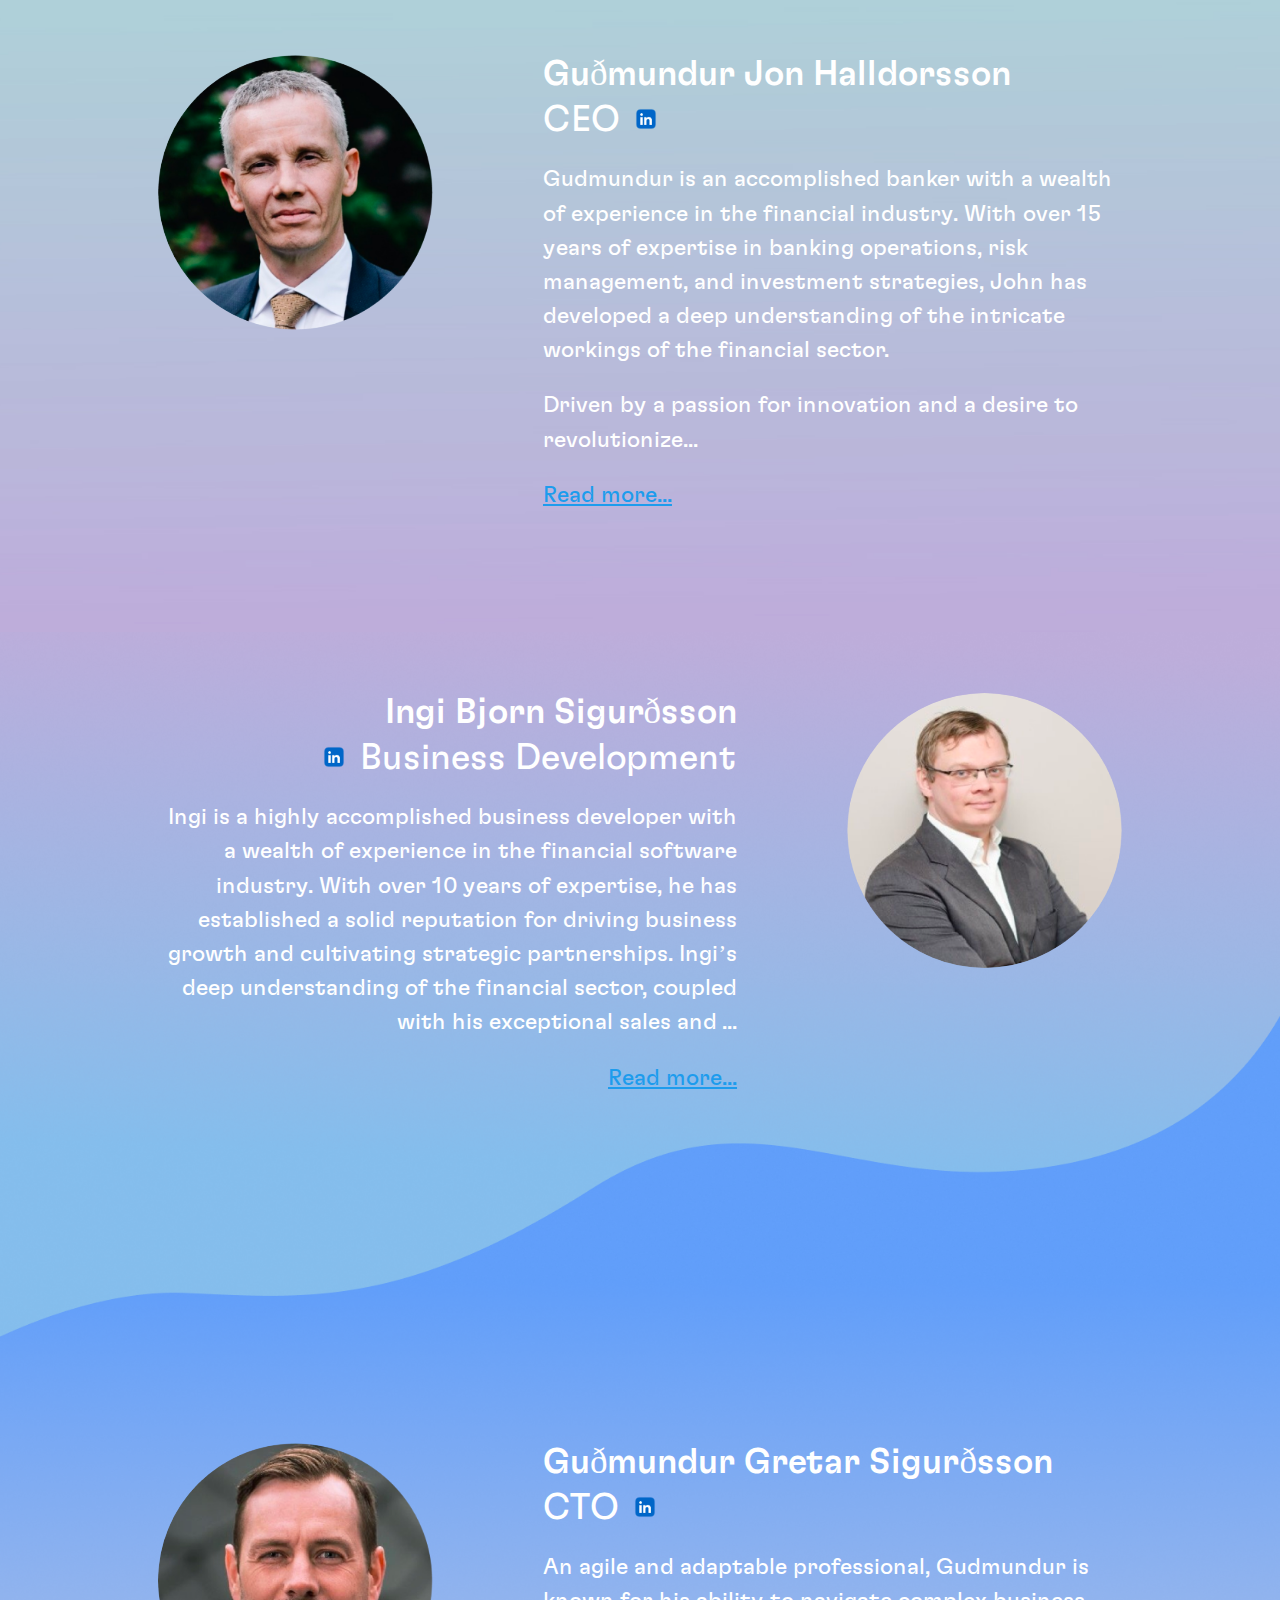
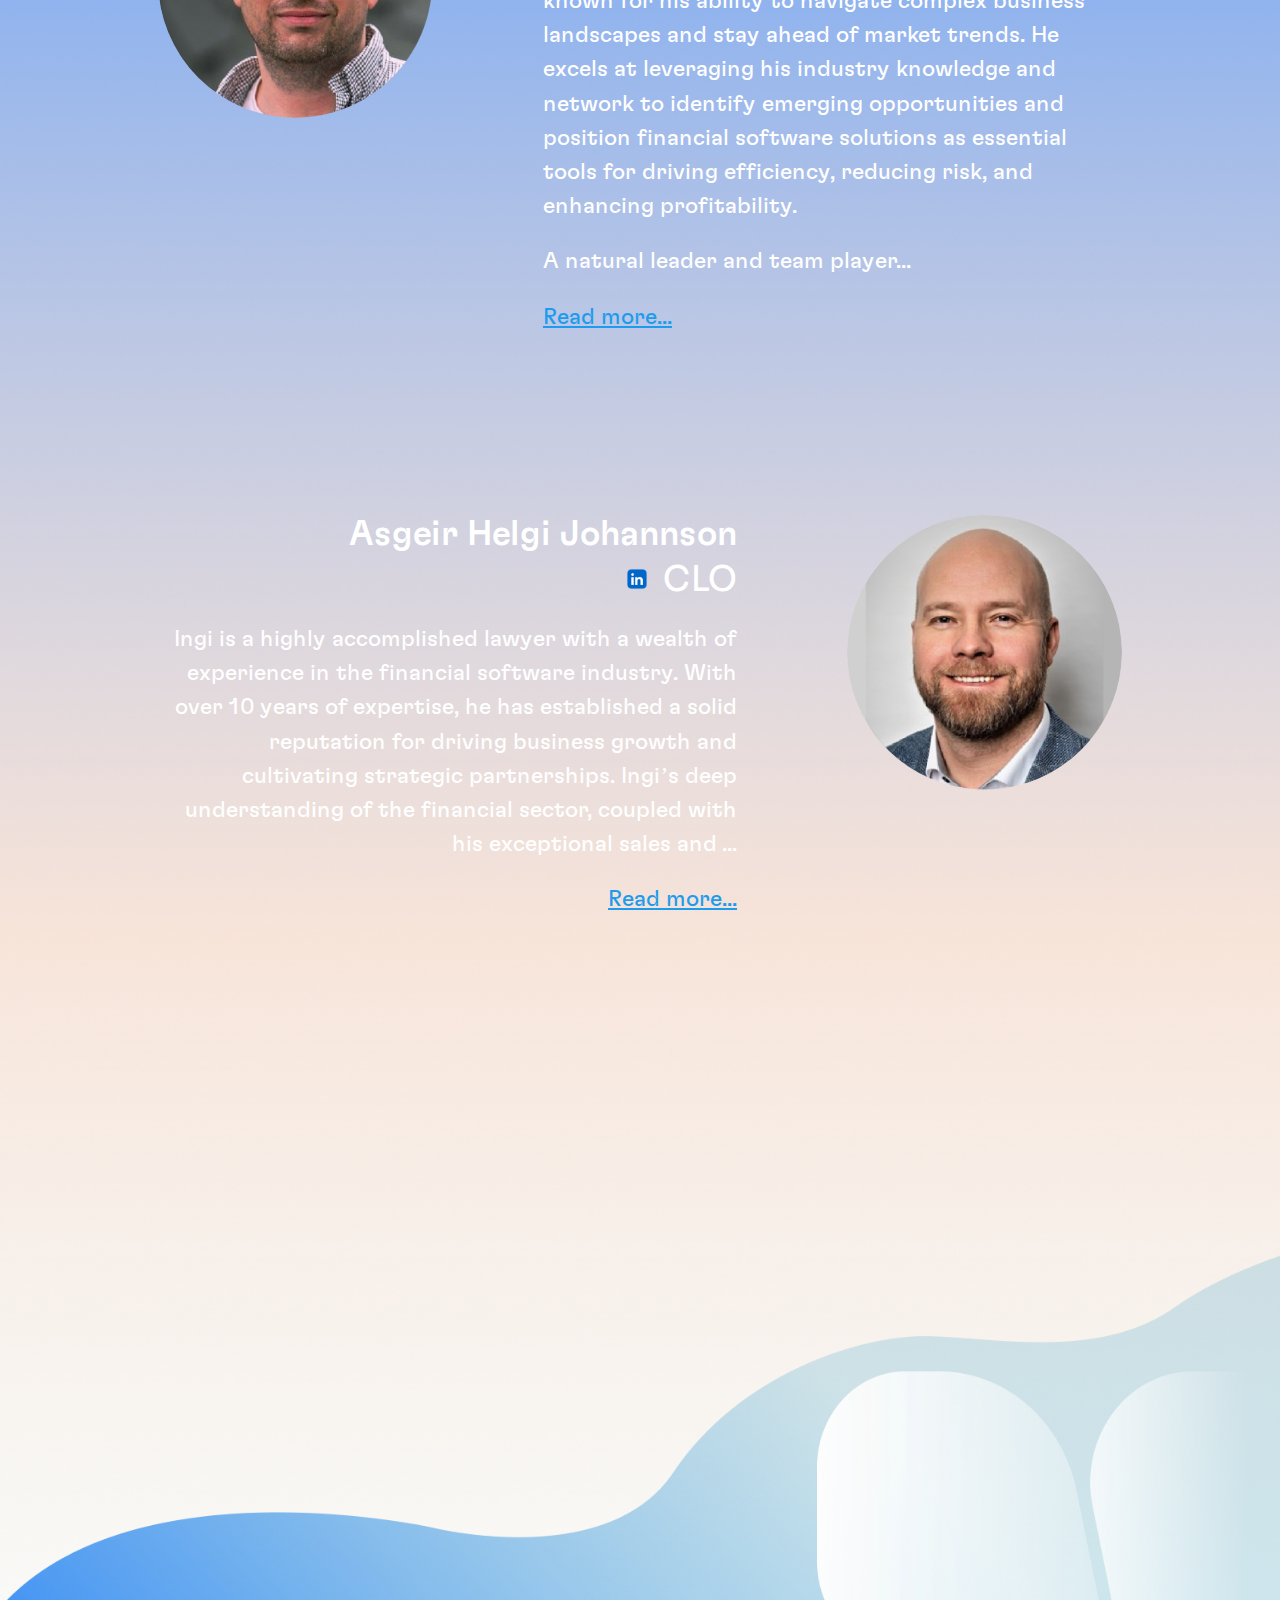
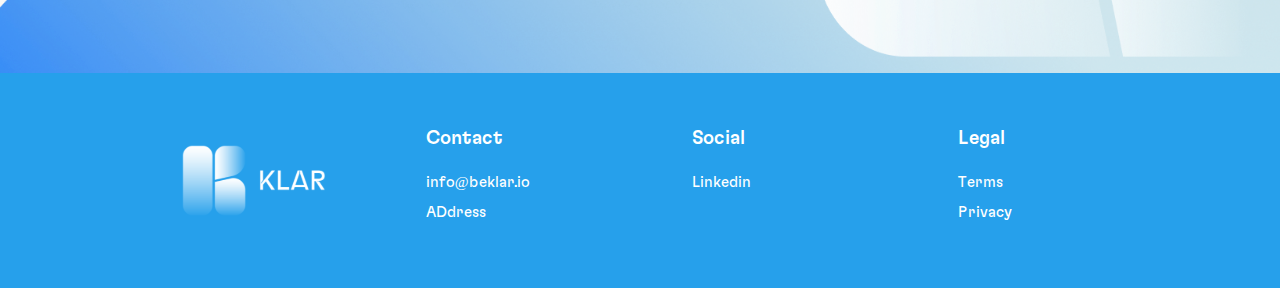
==== commit 645d2152: "g" ====
--- a/about.html
+++ b/about.html
@@ -90,7 +90,7 @@
           <section class="about-hero-section">
             <div class="container">
               <div class="about-hero-section__inner">
-                <div class="about-hero__image">
+                <div class="about-hero__image d-md-block d-none">
                   <h2 class="img-caption fw-400">
                     Who is <span class="fw-500">KLAR?</span>
                   </h2>
@@ -98,23 +98,40 @@
                 </div>
 
                 <div class="about-hero__content">
-                  <p>
-                    Our software is a powerful tool that provides real-time risk
-                    analysis capabilities, allowing businesses to make informed
-                    decisions quickly and accurately.
-                  </p>
-                  <p>
-                    With Klar’s real-time risk analysis, users can monitor
-                    market fluctuations, assess potential risks, and identify
-                    opportunities in real-time, ensuring timely and proactive
-                    risk management.
-                  </p>
-                  <p>
-                    The software's API marketplace offers a diverse range of
-                    APIs from trusted sources, enabling seamless integration of
-                    external data and expanding the capabilities of the risk
-                    analysis module.
-                  </p>
+                  <div class="about-hero__content__inner">
+                    <div class="about-hero__content__title d-md-none">
+                      <h2 class="h2">
+                        Who is <br />
+                        Klar?
+                      </h2>
+                      <span class="line"></span>
+                    </div>
+                    <p>
+                      Our software is a powerful tool that provides
+                      <span class="d-inline-block">real-time</span>
+                      risk analysis capabilities, allowing businesses to make
+                      informed decisions quickly and accurately.
+                    </p>
+                    <p>
+                      With Klar’s real-time risk analysis, users can monitor
+                      market fluctuations, assess potential risks, and identify
+                      opportunities in real-time, ensuring timely and proactive
+                      risk management.
+                    </p>
+                    <p>
+                      The software's API marketplace offers a diverse range of
+                      APIs from trusted sources, enabling seamless integration
+                      of external data and expanding the capabilities of the
+                      risk analysis module.
+                    </p>
+                  </div>
+                  <div class="about-hero__mobile-image d-md-none">
+                    <img
+                      src="images/about-hero-mobile-image.png"
+                      alt=""
+                      class="img"
+                    />
+                  </div>
                 </div>
               </div>
             </div>
@@ -128,19 +145,23 @@
                 <div class="team-section__title">
                   <h2 class="h2">
                     <span class="fw-400">Our</span>
+                    <br class="d-md-none" />
                     <span class="fw-500">TEAM</span>
                   </h2>
                 </div>
 
-                <div class="team-member-row">
-                  <div class="col-md-12">
+                <div class="team-member-row row">
+                  <div class="col-md-12 col-6">
                     <div class="team-member">
                       <div class="team-member__image">
                         <img src="images/member-1.png" alt="" />
                       </div>
                       <div class="team-member__content">
                         <div class="team-member__mt">
-                          <h4>Guðmundur Jón Halldórsson</h4>
+                          <h4>
+                            Guðmundur Jón <br class="d-md-none" />
+                            Halldórsson
+                          </h4>
                           <h3>
                             <span class="txt">CEO</span>
                             <img
@@ -169,13 +190,19 @@
                     </div>
                   </div>
 
-                  <div class="col-md-12">
-                    <div class="team-member mb-0">
+                  <div class="col-md-12 col-6">
+                    <div class="team-member mb-0 team-member--even">
                       <div class="team-member__content">
                         <div class="team-member__mt">
-                          <h4>Ingi Björn Sigurðsson</h4>
+                          <h4>
+                            Ingi Björn <br class="d-md-none" />
+                            Sigurðsson
+                          </h4>
                           <h3>
-                            <span class="txt">Business Development</span>
+                            <span class="txt"
+                              >Business <br class="d-md-none" />
+                              Development</span
+                            >
                             <img
                               src="images/linked-in.png"
                               alt=""
@@ -216,15 +243,18 @@
           <section class="team-section team-section--2">
             <div class="container">
               <div class="team-section__inner">
-                <div class="team-member-row">
-                  <div class="col-md-12">
+                <div class="team-member-row row">
+                  <div class="col-md-12 col-6">
                     <div class="team-member">
                       <div class="team-member__image">
                         <img src="images/member-3.png" alt="" />
                       </div>
                       <div class="team-member__content">
                         <div class="team-member__mt">
-                          <h4>Guðmundur Grétar Sigurðsson</h4>
+                          <h4>
+                            Guðmundur Grétar <br class="d-md-none" />
+                            Sigurðsson
+                          </h4>
                           <h3>
                             <span class="txt">CTO</span>
                             <img
@@ -252,11 +282,14 @@
                     </div>
                   </div>
 
-                  <div class="col-md-12">
-                    <div class="team-member">
+                  <div class="col-md-12 col-6">
+                    <div class="team-member team-member--4 team-member--even">
                       <div class="team-member__content">
                         <div class="team-member__mt">
-                          <h4>Ásgeir Helgi Jóhannson</h4>
+                          <h4>
+                            Ásgeir Helgi <br class="d-md-none" />
+                            Jóhannson
+                          </h4>
                           <h3>
                             <span class="txt">CLO</span>
                             <img
@@ -289,6 +322,8 @@
             </div>
           </section>
           <!-- team-section-end -->
+
+          <div class="a-bottom"></div>
         </div>
         <!-- background-group-a2 -->
 
@@ -297,13 +332,13 @@
         <!-- background-group-a3-end -->
 
         <!-- footer-section -->
-        <footer class="footer-section footer-section--white">
+        <footer class="footer-section footer-section--blue">
           <div class="container">
             <div class="footer-section__inner">
               <div class="footer-row row gy-5">
                 <div class="col-lg-3 col-6">
                   <img
-                    src="images/footer-logo-colored.svg"
+                    src="images/footer-logo.svg"
                     alt=""
                     class="footer-logo d-md-block d-none"
                   />
--- a/style.css
+++ b/style.css
@@ -901,6 +901,10 @@
   background: #fff;
   color: #000;
 }
+.footer-section--blue {
+  background: #26A0EB;
+  color: #fff;
+}
 
 .footer-section__inner {
 
@@ -976,11 +980,25 @@
 
 /* ---background-group-a1--- */
 .background-group-a1 {
-  padding-bottom: 155px;
-  background: url('images/background-a1.png') no-repeat center center/100% 100%;
+  padding-bottom: 185px;
+
   position: relative;
   z-index: 10;
 }
+.background-group-a1::after {
+	--less: 12%;
+	content: '';
+	height: 100%;
+	width: 100%;
+	display: block;
+	position: absolute;
+	top: 0;
+	left: 0;
+	background: url('images/background-a1.png') no-repeat center center/100% 100%;
+	z-index: -2;
+	clip-path: polygon(0 0, 100% 0, 100% calc(100% - var(--less)), 0 calc(100% - var(--less)) );
+}
+
 .background-group-a1-2 {
 	position: absolute;
 	bottom: 0;
@@ -994,9 +1012,9 @@
 
 /* ---background-group-a2--- */
 .background-group-a2 {
-  padding-top: 400px;
-  margin-top: -200px;
-  background: url('images/background-a2.png') no-repeat center center/100% 100%;
+	padding-top: 410px;
+	margin-top: -360px;
+	background: url('images/background-a2.png') no-repeat center center/100% 100%;
 }
 /* ---background-group-a2---end */
 
@@ -1112,4 +1130,86 @@
 .team-member__bd .bottom-tx-button:hover {
   color: var(--theme__color1) !important;
 }
-/* ---team-section---end */+
+.team-member--even {
+  text-align: right;
+}
+.team-member--even .team-member__mt h3 {
+  flex-direction: row-reverse;
+}
+/* ---team-section---end */
+
+
+/* ---a-bottom--- */
+.a-bottom {
+  margin-top: 100px;
+  height: 420px;
+  width: 100%;
+  background: url('images/a-bottom.png') no-repeat center center/100% 100%;
+}
+/* ---a-bottom---end */
+
+
+/* ---background-group-c1--- */
+.background-group-c1 {
+  background: url('images/background-c1.png') no-repeat center center/100% 100%;
+}
+/* ---background-group-c1---end */
+
+
+/* ---contact-section--- */
+.contact-section {
+  padding: 300px 0;
+}
+.contact-section__inner {
+
+}
+
+.contact-section__row {
+  display: flex;
+}
+
+.contact-form {
+
+}
+.contact-form__title {
+
+}
+.contact-form__title .h2 {
+  font-weight: 400;
+  font-size: 68px;
+}
+.contact-form__body {
+
+}
+.single-input-x {
+  width: 100%;
+}
+.input-x-outer {
+  width: 100%;
+}
+.input-x {
+  padding: 22px 26px;
+  font-size: 23.5px;
+  height: 72px;
+  color: var(--theme__color1);
+  border-radius: 7px;
+  margin-bottom: 19px;
+  width: 100%;
+  border: 1px solid transparent;
+  resize: none;
+}
+.input-x.big {
+  height: 214px;
+}
+.input-x-submit {
+
+}
+
+.contact-side__image {
+
+}
+.contact-side__image .img {
+
+}
+/* ---contact-section---end */--- a/css/responsive.css
+++ b/css/responsive.css
@@ -180,6 +180,71 @@
     .ofr-sec-bottom {
         margin-top: 45px;
     }
+
+
+    .about-hero__image .img-caption {
+        top: 70px;
+        left: 80px;
+        font-size: 50px;
+    }
+    .about-hero-section {
+        padding: 130px 0 60px;
+    }
+    .about-hero__content p {
+        font-size: 25px;
+    }
+    .about-hero__content {
+        margin-top: 60px;
+    }
+
+
+    .team-section__title .h2 {
+        font-size: 45px;
+    }
+    .team-section {
+        padding: 40px 0;
+    }
+    .team-section__title {
+        margin-bottom: 70px;
+    }
+    .team-member__image {
+        width: 210px;
+        height: 210px;
+    }
+    .team-member {
+        margin-bottom: 120px;
+        gap: 70px;
+    }
+    .team-member__mt h4 {
+        font-size: 29px;
+        margin-bottom: 2px;
+    }
+    .team-member__mt h3 {
+        font-size: 30px;
+        gap: 7px;
+    }
+    .team-member__mt h3 .linkedin {
+        width: 27px;
+        margin-top: -3px;
+    }
+    .team-member__bd p {
+        font-size: 19px;
+        margin-bottom: 18px;
+    }
+    .team-member__bd .bottom-tx-button {
+        font-size: 19px;
+    }
+    .background-group-a1 {
+        padding-bottom: 150px;
+    }
+    .background-group-a2 {
+        padding-top: 290px;
+        margin-top: -290px;
+    }
+    .a-bottom {
+        margin-top: 50px;
+        height: 320px;
+    }
 }
 
 
@@ -222,6 +287,11 @@
     .d-ul--max {
         padding-left: 0;
         gap: 20p0x;
+    }
+
+
+    .about-hero__content {
+        padding: 0;
     }
 }
 
@@ -545,6 +615,127 @@
         margin-top: -170px;
         padding-bottom: 0px;
     }
+
+
+    .about-hero__content p {
+        font-size: 15px;
+        line-height: 1.1;
+    }
+    .about-hero__content__title {
+        margin-bottom: 15px;
+    }
+    .about-hero__content__title .h2 {
+        font-size: 35px;
+        line-height: 1;
+    }
+    .about-hero__content__title .line {
+        width: 74px;
+        height: 2px;
+        background: #fff;
+        display: block;
+    }
+    .about-hero__content__inner {
+        max-width: 188px;
+        flex-shrink: 0;
+    }
+    .about-hero__content {
+        margin: 0;
+        margin-left: 10px;
+        display: flex;
+        gap: 20px;
+        justify-content: space-between;
+    }
+    .about-hero__mobile-image {
+        width: 232px;
+
+        flex-shrink: 0;
+    }
+    .about-hero-section {
+        padding: 120px 0 35px;
+    }
+
+    .team-section__title .h2 {
+        font-size: 30px;
+    }
+    .team-section {
+        padding: 20px 0;
+    }
+    .team-section__title {
+        margin-bottom: 0px;
+    }
+    .team-section__inner {
+        padding: 0 10px;
+    }
+    .team-member {
+        gap: 5px;
+        flex-direction: column;
+        text-align: left;
+        align-items: center;
+    }
+    .team-member__image {
+        width: 130px;
+        height: 130px;
+        order: -1;
+    }
+    .team-member__mt {
+        min-height: 110px;
+        margin-bottom: 12px;
+        display: flex;
+        flex-direction: column;
+        align-items: center;
+        justify-content: center;
+    }
+    .team-member__mt h4 {
+        font-size: 15px;
+        padding-bottom: 6px;
+        margin-bottom: 6px;
+        color: var(--theme__color1);
+        text-align: center;
+        position: relative;
+    }
+    .team-member__mt h4::after {
+        content: '';
+        height: 1px;
+        width: 62px;
+        background: var(--theme__color1);
+        display: block;
+        position: absolute;
+        bottom: 0;
+        left: 50%;
+        transform: translate(-50%,0);
+    }
+    .team-member__mt h3 {
+        font-size: 15px;
+        flex-direction: column !important;
+        align-items: center;
+        gap: 3px;
+        color: var(--theme__color1);
+        text-align: center;
+        line-height: 1;
+    }
+    .team-member__bd p {
+        font-size: 15px;
+        margin-bottom: 16px;
+        line-height: 1.12;
+    }
+    .team-member__bd .bottom-tx-button {
+        font-size: 15px;
+    }
+    .team-member {
+        margin-bottom: 0px;
+    }
+    .team-member__bd .bottom-tx-button {
+        color: #fff;
+        margin-top: 30px;
+        display: block;
+    }
+    .team-member--4 {
+        margin-top: -63px;
+    }
+    .a-bottom {
+        margin-top: 0px;
+        height: 250px;
+    }
 }
 
 
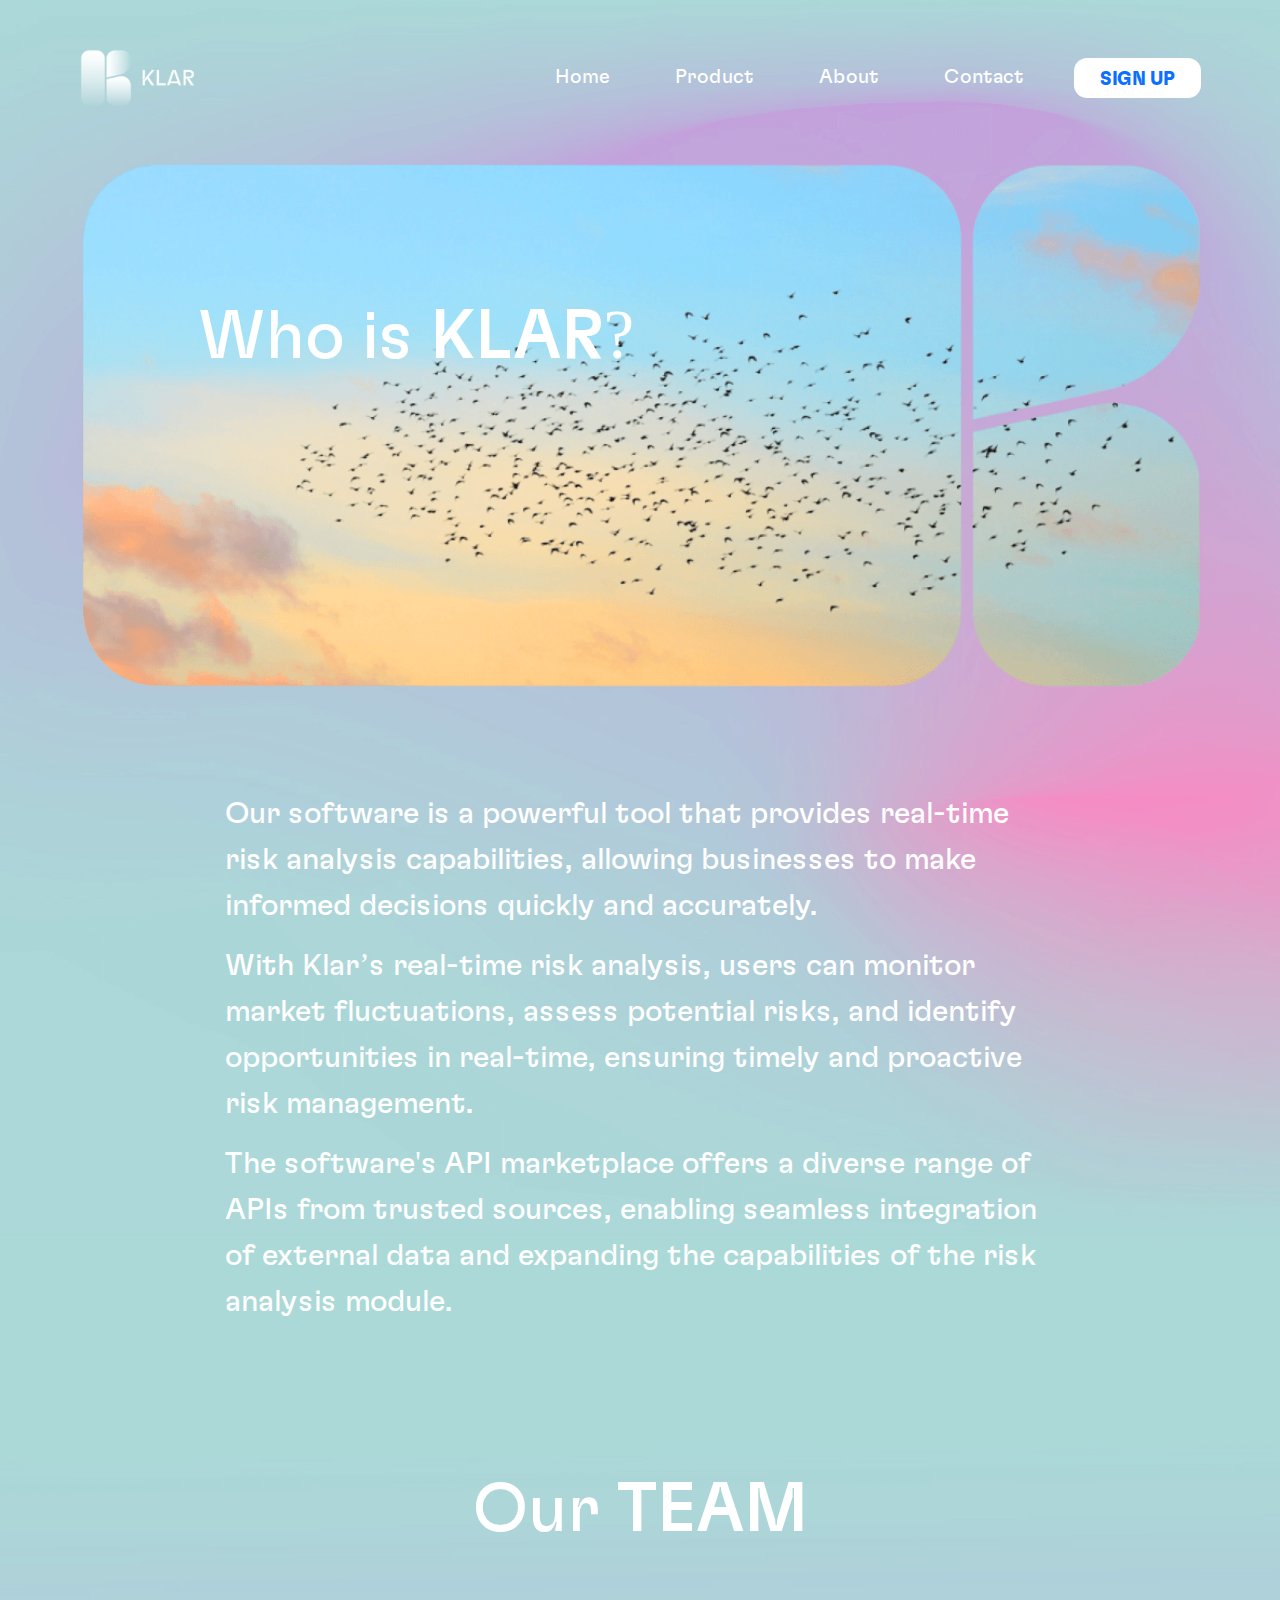
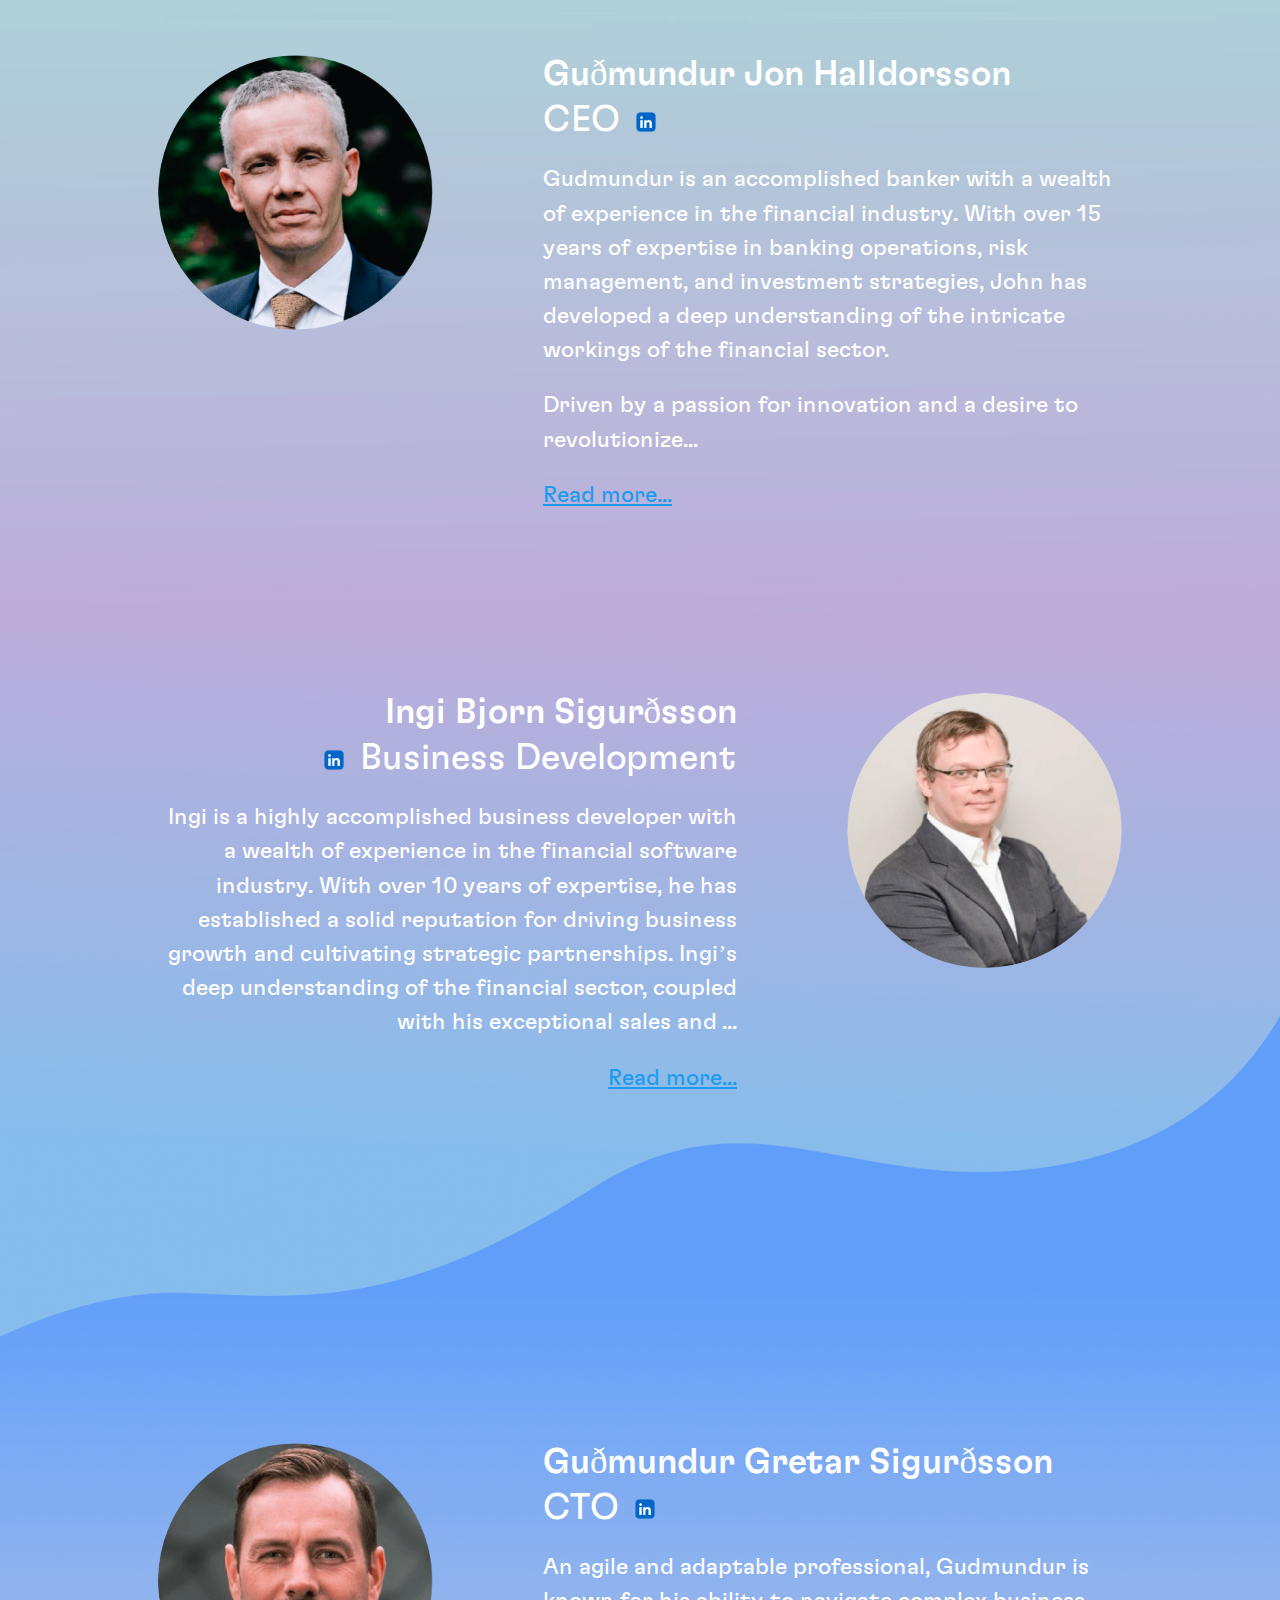
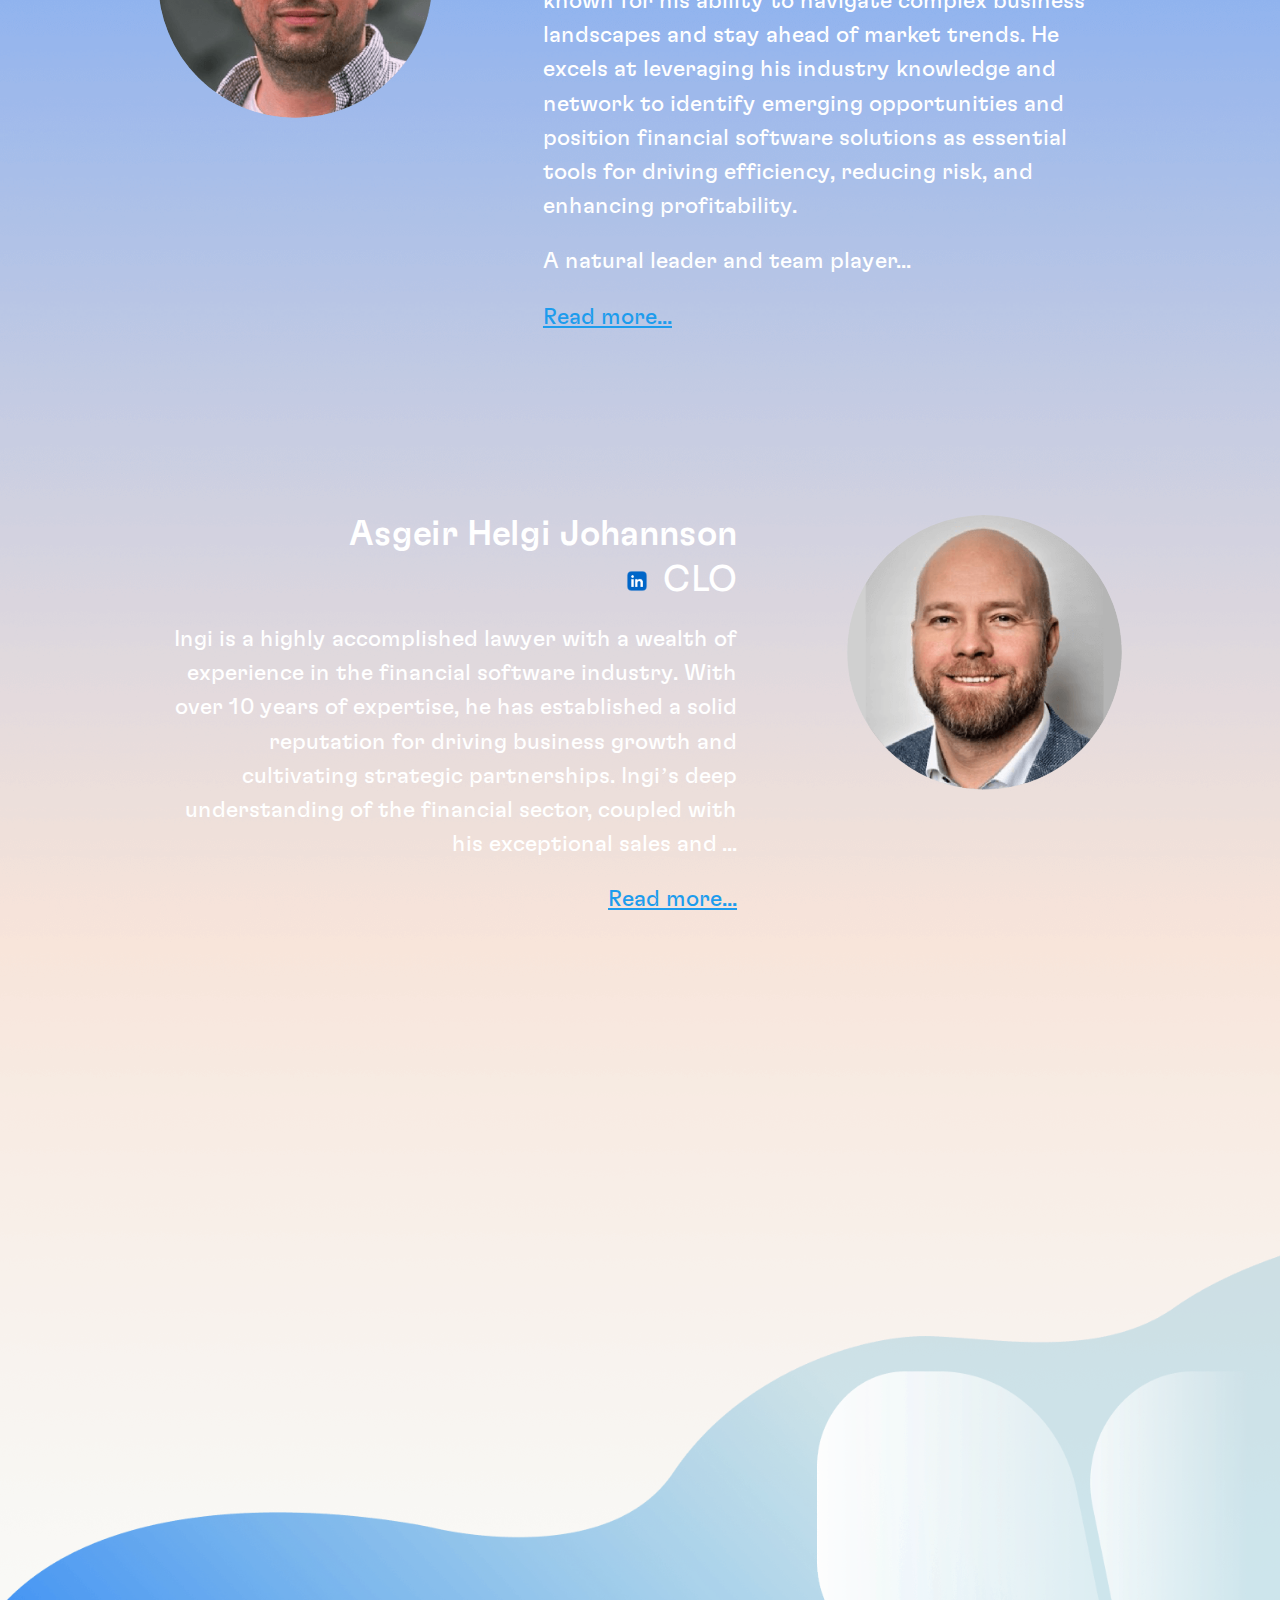
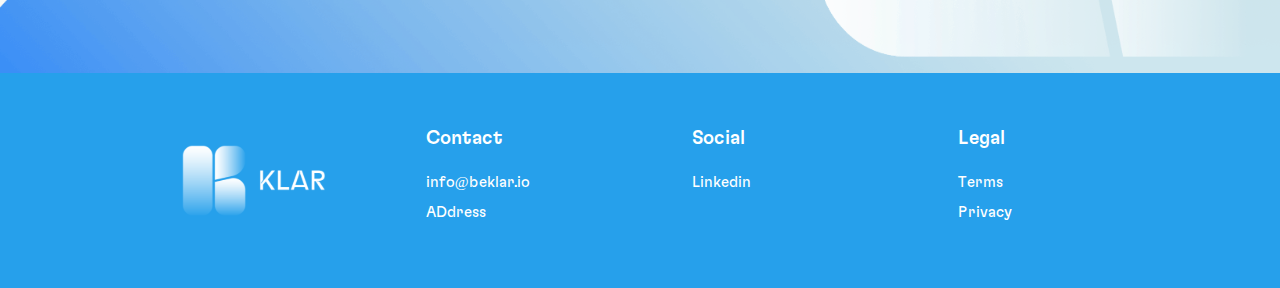
==== commit 67130bbf: "1.10" ====
--- a/about.html
+++ b/about.html
@@ -95,6 +95,14 @@
                     Who is <span class="fw-500">KLAR?</span>
                   </h2>
                   <img src="images/about-hero-image.png" alt="" class="img" />
+                  <div class="ft__video">
+                    <video
+                      src="images/ship-in-sea.mp4"
+                      autoplay
+                      muted
+                      loop
+                    ></video>
+                  </div>
                 </div>
 
                 <div class="about-hero__content">
@@ -131,6 +139,14 @@
                       alt=""
                       class="img"
                     />
+                    <div class="ft__video">
+                      <video
+                        src="images/ship-in-sea.mp4"
+                        autoplay
+                        muted
+                        loop
+                      ></video>
+                    </div>
                   </div>
                 </div>
               </div>
@@ -164,11 +180,13 @@
                           </h4>
                           <h3>
                             <span class="txt">CEO</span>
-                            <img
-                              src="images/linked-in.png"
-                              alt=""
-                              class="linkedin"
-                            />
+                            <a href="#" class="linkedin">
+                              <img
+                                src="images/linked-in.png"
+                                alt=""
+                                class="linkedin"
+                              />
+                            </a>
                           </h3>
                         </div>
                         <div class="team-member__bd">
@@ -203,11 +221,13 @@
                               >Business <br class="d-md-none" />
                               Development</span
                             >
-                            <img
-                              src="images/linked-in.png"
-                              alt=""
-                              class="linkedin"
-                            />
+                            <a href="#" class="linkedin">
+                              <img
+                                src="images/linked-in.png"
+                                alt=""
+                                class="linkedin"
+                              />
+                            </a>
                           </h3>
                         </div>
                         <div class="team-member__bd">
@@ -257,11 +277,13 @@
                           </h4>
                           <h3>
                             <span class="txt">CTO</span>
-                            <img
-                              src="images/linked-in.png"
-                              alt=""
-                              class="linkedin"
-                            />
+                            <a href="#" class="linkedin">
+                              <img
+                                src="images/linked-in.png"
+                                alt=""
+                                class="linkedin"
+                              />
+                            </a>
                           </h3>
                         </div>
                         <div class="team-member__bd">
@@ -292,11 +314,13 @@
                           </h4>
                           <h3>
                             <span class="txt">CLO</span>
-                            <img
-                              src="images/linked-in.png"
-                              alt=""
-                              class="linkedin"
-                            />
+                            <a href="#" class="linkedin">
+                              <img
+                                src="images/linked-in.png"
+                                alt=""
+                                class="linkedin"
+                              />
+                            </a>
                           </h3>
                         </div>
                         <div class="team-member__bd">
--- a/css/default-edit.css
+++ b/css/default-edit.css
@@ -1,18 +1,18 @@
 /* ---buttons--- */
 .default-button {
-    padding: 6px 20px 3px;
-    font-size: 19px;
-    min-height: 58px;
-    min-width: 270px;
-    border-radius: 18px;
-    display: inline-flex;
-    align-items: center;
-    justify-content: center;
-    text-align: center;
-    background: #fff;
-    color: var(--theme__color1);
-    font-weight: 700;
-    transition: 0.3s;
+	padding: 10px 20px 3px;
+	font-size: 19px;
+	min-height: 58px;
+	min-width: 270px;
+	border-radius: 18px;
+	display: inline-flex;
+	align-items: center;
+	justify-content: center;
+	text-align: center;
+	background: #fff;
+	color: var(--theme__color1);
+	font-weight: 700;
+	transition: 0.3s;
 }
 .default-button:hover {
     background: var(--theme__color1);
@@ -21,6 +21,7 @@
 
 .default-button.sm {
     border-radius: 13px;
+    padding: 8px 20px 3px;
     min-height: 38px;
     min-width: 127px;
 }
--- a/style.css
+++ b/style.css
@@ -172,10 +172,27 @@
 }
 .main-menu ul li a {
   font-size: 20px;
+  padding: 5px 0;
   transition: 0.3s;
+  position: relative;
 }
 .main-menu ul li a:hover {
-  color: var(--theme__color1);
+  opacity: 1;
+}
+.main-menu ul li a::after {
+  content: '';
+  height: 2px;
+  width: 100%;
+  position: absolute;
+  bottom: 0;
+  left: 0;
+  display: block;
+  background: #fff;
+  transform: scaleX(0);
+  transition: 0.3s;
+}
+.main-menu ul li a:hover::after {
+  transform: scaleX(1);
 }
 .header-right .default-button {
 
@@ -247,6 +264,22 @@
   font-weight: 700;
   color: var(--theme__color1);
   padding: 10px 0;
+  position: relative;
+}
+.mobile-menu li a::after {
+  content: '';
+  height: 3px;
+  width: 100%;
+  position: absolute;
+  bottom: 8px;
+  left: 0;
+  display: block;
+  background: var(--theme__color1);
+  transform: scaleX(0);
+  transition: 0.3s;
+}
+.mobile-menu li a:hover::after {
+  transform: scaleX(1);
 }
 .off-sign-up {
   margin-top: 25px;
@@ -430,6 +463,40 @@
 .bt-btn {
   display: block;
   width: 48px;
+  -webkit-mask-image: url('images/bt-btn.png');
+  mask-image: url('images/bt-btn.png');
+  -webkit-mask-repeat: no-repeat;
+  mask-repeat: no-repeat;
+  -webkit-mask-size: 100% 100%;
+  mask-size: 100% 100%;
+  background: #fff;
+  position: relative;
+}
+.bt-btn::after {
+  content: '';
+  height: 30px;
+  width: 40px;
+  background: var(--theme__color1);
+  display: block;
+  position: absolute;
+  top: 0;
+  left: 50%;
+  animation: bt-btn-animation 1.5s infinite linear;
+  transform: translate(-50%,0);
+  border-radius: 50%;
+}
+@keyframes bt-btn-animation {
+  from {
+    top: 0;
+    opacity: 0.5;
+  }
+  to {
+    top: 100%;
+    opacity: 1;
+  }
+}
+.bt-btn img {
+  opacity: 0;
 }
 /* ---hero-section---end */
 
@@ -463,10 +530,22 @@
 
 }
 .products__screen {
-
+  position: relative;
+}
+.products__screen .ps-video {
+	width: 94.9%;
+	height: 57%;
+	left: 2.8%;
+	top: 2.8%;
+	background: rgb(233, 233, 233);
+	position: absolute;
+}
+.products__screen .ps-video video {
+  height: 100%;
+  width: 100%;
 }
 .products__screen .img {
-
+  width: 100%;
 }
 .products__content {
   padding-left: 110px;
@@ -775,9 +854,28 @@
 
 .ft__image {
   width: 100%;
+  position: relative;
+  -webkit-mask-image: url('images/ft-img.png');
+  mask-image: url('images/ft-img.png');
+  -webkit-mask-repeat: no-repeat;
+  mask-repeat: no-repeat;
+  -webkit-mask-size: 100% 100%;
+  mask-size: 100% 100%;
 }
 .ft__image img {
   width: 100%;
+}
+.ft__image .ft__video {
+  position: absolute;
+  top: 0;
+  left: 0;
+  height: 100%;
+  width: 100%;
+}
+.ft__image .ft__video video {
+  height: 100%;
+  width: 100%;
+  object-fit: cover;
 }
 /* ---ft-section---end */
 
@@ -1030,10 +1128,29 @@
 .about-hero__image {
   width: 100%;
   position: relative;
+  -webkit-mask-image: url('images/ft-img.png');
+  mask-image: url('images/ft-img.png');
+  -webkit-mask-repeat: no-repeat;
+  mask-repeat: no-repeat;
+  -webkit-mask-size: 100% 100%;
+  mask-size: 100% 100%;
 }
 .about-hero__image .img {
   width: 100%;
 }
+.about-hero__image .ft__video {
+  position: absolute;
+  top: 0;
+  left: 0;
+  height: 100%;
+  width: 100%;
+}
+.about-hero__image .ft__video video {
+  height: 100%;
+  width: 100%;
+  object-fit: cover;
+}
+
 .about-hero__image .img-caption {
   position: absolute;
   top: 137px;
@@ -1108,7 +1225,9 @@
 }
 .team-member__mt h3 .linkedin {
   width: 32px;
-  margin-top: -5px;
+  margin-top: -0px;
+  display: inline-flex;
+  align-items: center;
 }
 .team-member__bd {
 
@@ -1159,10 +1278,10 @@
 
 /* ---contact-section--- */
 .contact-section {
-  padding: 300px 0;
+  padding: 300px 0 70px;
 }
 .contact-section__inner {
-
+  padding: 0 9.5%;
 }
 
 .contact-section__row {
@@ -1173,7 +1292,7 @@
 
 }
 .contact-form__title {
-
+  margin-bottom: 40px;
 }
 .contact-form__title .h2 {
   font-weight: 400;
@@ -1193,6 +1312,7 @@
   font-size: 23.5px;
   height: 72px;
   color: var(--theme__color1);
+  background: #F2F2F2;
   border-radius: 7px;
   margin-bottom: 19px;
   width: 100%;
@@ -1203,11 +1323,30 @@
   height: 214px;
 }
 .input-x-submit {
-
+  min-height: 60px;
+  min-width: 150px;
+  font-size: 20px;
+  padding: 8px 10px 4px;
+  font-weight: 700;
+  border-radius: 12px;
+  display: flex;
+  align-items: center;
+  justify-content: center;
+  text-align: center;
+  background: #F2F2F2;
+  color: var(--theme__color1);
+  border: 1px solid transparent;
+  transition: 0.3s;
+}
+.input-x-submit:hover {
+  background: var(--theme__color1);
+  color: #fff;
 }
 
 .contact-side__image {
-
+  width: 268px;
+  margin-left: 98px;
+  flex-shrink: 0;
 }
 .contact-side__image .img {
 
--- a/css/responsive.css
+++ b/css/responsive.css
@@ -225,7 +225,7 @@
     }
     .team-member__mt h3 .linkedin {
         width: 27px;
-        margin-top: -3px;
+        margin-top: -0px;
     }
     .team-member__bd p {
         font-size: 19px;
@@ -244,6 +244,36 @@
     .a-bottom {
         margin-top: 50px;
         height: 320px;
+    }
+
+
+    .contact-form__title .h2 {
+        font-size: 40px;
+    }
+    .contact-side__image {
+        width: 210px;
+        margin-left: 70px;
+    }
+    .contact-form__title {
+        margin-bottom: 25px;
+    }
+    .input-x {
+        padding: 15px 17px;
+        font-size: 18px;
+        height: 60px;
+        border-radius: 4px;
+        margin-bottom: 12px;
+    }
+    .input-x-submit {
+        min-height: 48px;
+        min-width: 112px;
+        font-size: 16px;
+        padding: 8px 10px 4px;
+        border-radius: 7px;
+    }
+
+    .contact-section {
+        padding: 200px 0 30px;
     }
 }
 
@@ -291,6 +321,11 @@
 
 
     .about-hero__content {
+        padding: 0;
+    }
+
+
+    .contact-section__inner {
         padding: 0;
     }
 }
@@ -647,9 +682,31 @@
     }
     .about-hero__mobile-image {
         width: 232px;
-
         flex-shrink: 0;
-    }
+        position: relative;
+        -webkit-mask-image: url('../images/about-hero-mobile-image.png');
+        mask-image: url('../images/about-hero-mobile-image.png');
+        -webkit-mask-repeat: no-repeat;
+        mask-repeat: no-repeat;
+        -webkit-mask-size: 100% 100%;
+        mask-size: 100% 100%;
+      }
+      .about-hero__mobile-image .img {
+        width: 100%;
+      }
+      .about-hero__mobile-image .ft__video {
+        position: absolute;
+        top: 0;
+        left: 0;
+        height: 100%;
+        width: 100%;
+      }
+      .about-hero__mobile-image .ft__video video {
+        height: 100%;
+        width: 100%;
+        object-fit: cover;
+      }
+
     .about-hero-section {
         padding: 120px 0 35px;
     }
@@ -736,6 +793,40 @@
         margin-top: 0px;
         height: 250px;
     }
+
+
+    .contact-side__image {
+        display: none;
+    }
+    .contact-form__title .h2 {
+        font-size: 35px;
+        line-height: 0.7;
+        font-weight: 700;
+        text-align: center;
+    }
+    .contact-form__title {
+        margin-bottom: 29px;
+    }
+    .contact-section__inner {
+        padding: 0 10px;
+    }
+    .input-x {
+        padding: 15px 17px 11px;
+        font-size: 20px;
+        height: 52px;
+        border-radius: 8px;
+        margin-bottom: 11px;
+    }
+    .input-x-submit {
+        min-height: 38px;
+        min-width: 162px;
+        font-size: 15px;
+        padding: 8px 10px 4px;
+        border-radius: 39px;
+    }
+    .contact-section {
+        padding: 115px 0 0px;
+    }
 }
 
 
